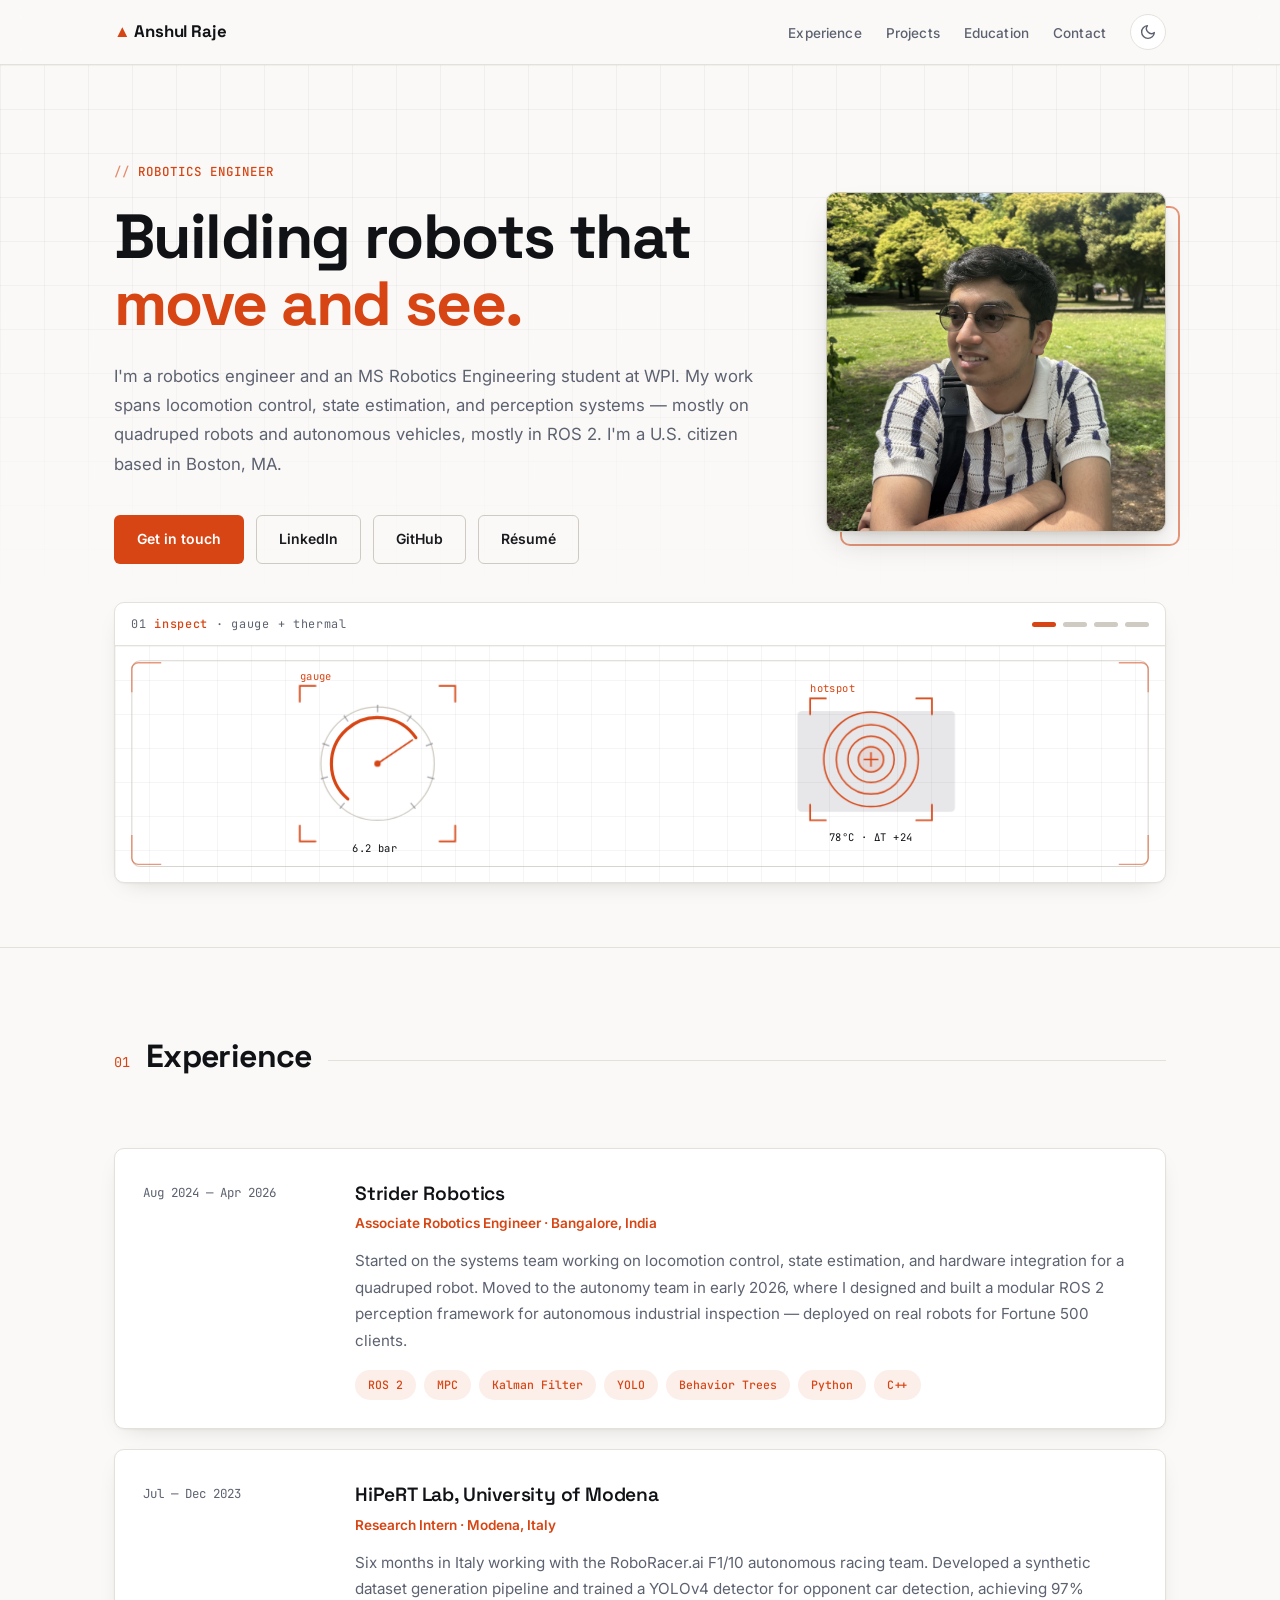
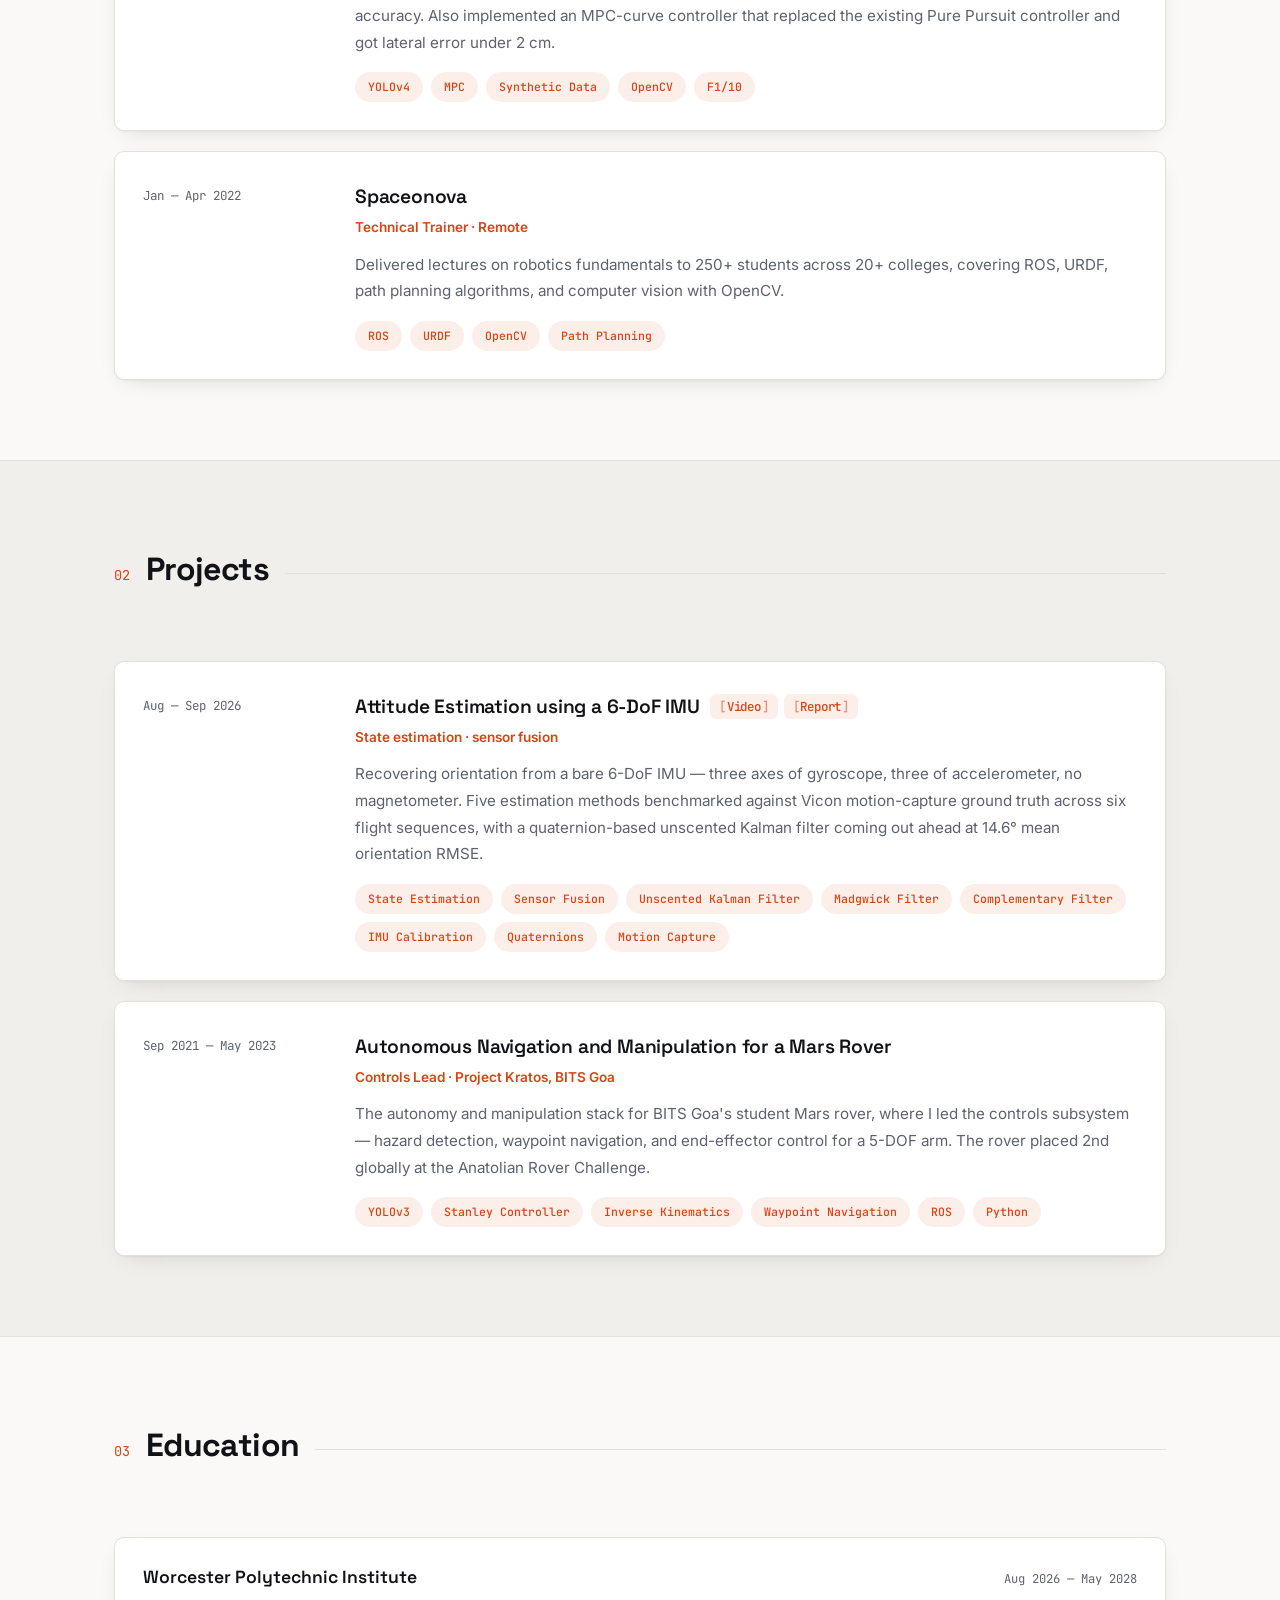
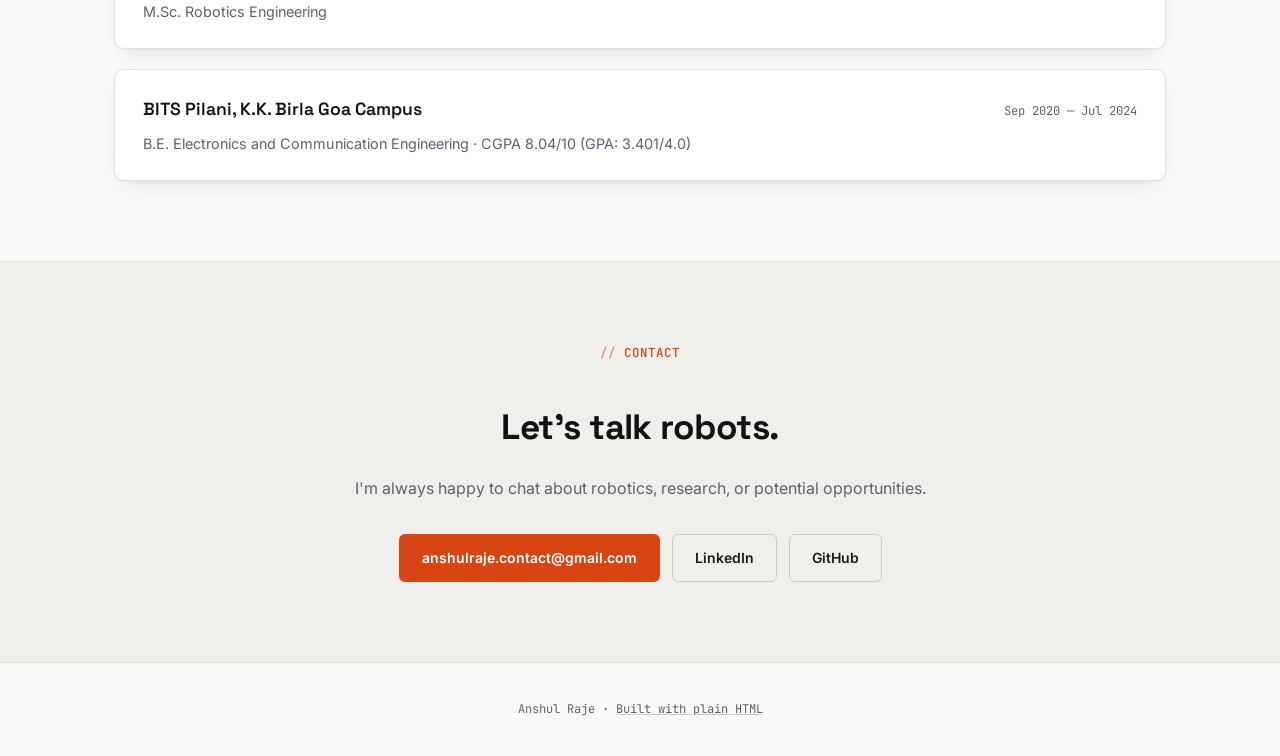
==== index.html @ 554b4460 "updated resume; added attitude estimation project" ====
<!DOCTYPE html>
<html lang="en">

<head>
  <meta charset="UTF-8" />
  <meta name="viewport" content="width=device-width, initial-scale=1.0" />
  <title>Anshul Raje — Robotics Engineer</title>
  <meta name="description" content="Anshul Raje — robotics engineer working on locomotion, state estimation, and perception. MS Robotics Engineering at WPI." />
  <script>
    (function () {
      var t;
      var m = location.search.match(/[?&]theme=(light|dark)/);
      if (m) t = m[1];
      if (!t) { try { t = localStorage.getItem('theme'); } catch (e) { } }
      if (!t) t = window.matchMedia && window.matchMedia('(prefers-color-scheme: light)').matches ? 'light' : 'dark';
      document.documentElement.setAttribute('data-theme', t);
    })();
  </script>
  <link rel="preconnect" href="https://fonts.googleapis.com" />
  <link rel="preconnect" href="https://fonts.gstatic.com" crossorigin />
  <link
    href="https://fonts.googleapis.com/css2?family=Space+Grotesk:wght@500;600;700&family=Inter:wght@400;500;600&family=JetBrains+Mono:wght@400;500&display=swap"
    rel="stylesheet" />
  <link rel="stylesheet" href="css/style.css" />
</head>

<body>

  <!-- NAV -->
  <nav class="site-nav">
    <div class="container">
      <a href="index.html" class="nav-brand"><span class="brand-mark">▲</span> Anshul Raje</a>
      <div class="nav-right">
        <ul class="nav-links">
          <li><a href="#experience">Experience</a></li>
          <li><a href="#projects">Projects</a></li>
          <li><a href="#education">Education</a></li>
          <li><a href="#contact">Contact</a></li>
        </ul>
        <button class="theme-toggle" aria-label="Toggle light / dark theme">
          <svg class="icon-moon" viewBox="0 0 24 24" fill="none" stroke="currentColor" stroke-width="2"
            stroke-linecap="round" stroke-linejoin="round">
            <path d="M21 12.79A9 9 0 1 1 11.21 3 7 7 0 0 0 21 12.79z" />
          </svg>
          <svg class="icon-sun" viewBox="0 0 24 24" fill="none" stroke="currentColor" stroke-width="2"
            stroke-linecap="round" stroke-linejoin="round">
            <circle cx="12" cy="12" r="5" />
            <path d="M12 1v2M12 21v2M4.22 4.22l1.42 1.42M18.36 18.36l1.42 1.42M1 12h2M21 12h2M4.22 19.78l1.42-1.42M18.36 5.64l1.42-1.42" />
          </svg>
        </button>
      </div>
    </div>
  </nav>

  <!-- HERO -->
  <header class="hero">
    <div class="container hero-layout">
      <div class="hero-text">
        <p class="eyebrow">Robotics Engineer</p>
        <h1>Building robots that<br /><span class="accent-word">move and see.</span></h1>
        <p class="hero-intro">
          I'm a robotics engineer and an MS Robotics Engineering student at WPI.
          My work spans locomotion control, state estimation, and perception systems —
          mostly on quadruped robots and autonomous vehicles, mostly in ROS 2.
          I'm a U.S. citizen based in Boston, MA.
        </p>
        <div class="hero-actions">
          <a href="#contact" class="btn btn-solid">Get in touch</a>
          <a href="https://linkedin.com/in/anshulraje" target="_blank" rel="noopener" class="btn btn-outline">LinkedIn</a>
          <a href="https://github.com/anshulraje" target="_blank" rel="noopener" class="btn btn-outline">GitHub</a>
          <a href="assets/resumes/resume-sep-2026.pdf" target="_blank" class="btn btn-outline">Résumé</a>
        </div>
      </div>
      <div class="hero-photo">
        <img src="assets/index/profile-picture.jpg" alt="Anshul Raje" />
      </div>
    </div>
  </header>

  <!-- SIGNATURE — perception-stack animation -->
  <section class="sig-section" aria-hidden="true">
    <div class="container">
      <div class="sig reveal">
        <div class="sig-bar">
          <span class="sig-cap" id="sig-cap"></span>
          <div class="sig-pips" id="sig-pips"></div>
        </div>
        <div class="sig-stage">
          <svg viewBox="0 0 1000 224" preserveAspectRatio="xMidYMid meet">
            <defs>
              <marker id="sig-ar" markerWidth="6" markerHeight="6" refX="5" refY="3" orient="auto">
                <path d="M0 0.5 L5 3 L0 5.5 Z" />
              </marker>
            </defs>
            <rect class="bezel" x="16" y="14" width="968" height="196" rx="8" />
            <path class="vf"
              d="M16 44 V22 A6 6 0 0 1 22 16 H44 M956 16 H978 A6 6 0 0 1 984 22 V44 M984 180 V202 A6 6 0 0 1 978 208 H956 M44 208 H22 A6 6 0 0 1 16 202 V180" />
            <g class="scene" id="sig-s0"></g>
            <g class="scene" id="sig-s1"></g>
            <g class="scene" id="sig-s2"></g>
            <g class="scene" id="sig-s3"></g>
          </svg>
        </div>
      </div>
    </div>
  </section>

  <!-- EXPERIENCE -->
  <section id="experience">
    <div class="container">
      <div class="section-head reveal">
        <span class="section-num">01</span>
        <h2 class="section-title">Experience</h2>
        <span class="section-rule"></span>
      </div>
      <div class="exp-list card-list">

        <a href="strider.html" class="exp-item card-item reveal">
          <div class="exp-when">Aug 2024 — Apr 2026</div>
          <div>
            <div class="exp-org">Strider Robotics</div>
            <p class="exp-role">Associate Robotics Engineer · Bangalore, India</p>
            <p class="exp-desc">
              Started on the systems team working on locomotion control, state estimation,
              and hardware integration for a quadruped robot. Moved to the autonomy team in early 2026,
              where I designed and built a modular ROS 2 perception framework for autonomous industrial
              inspection — deployed on real robots for Fortune 500 clients.
            </p>
            <div class="tags">
              <span class="tag">ROS 2</span>
              <span class="tag">MPC</span>
              <span class="tag">Kalman Filter</span>
              <span class="tag">YOLO</span>
              <span class="tag">Behavior Trees</span>
              <span class="tag">Python</span>
              <span class="tag">C++</span>
            </div>
          </div>
        </a>

        <a href="f110.html" class="exp-item card-item reveal">
          <div class="exp-when">Jul — Dec 2023</div>
          <div>
            <div class="exp-org">HiPeRT Lab, University of Modena</div>
            <p class="exp-role">Research Intern · Modena, Italy</p>
            <p class="exp-desc">
              Six months in Italy working with the RoboRacer.ai F1/10 autonomous racing team.
              Developed a synthetic dataset generation pipeline and trained a YOLOv4 detector
              for opponent car detection, achieving 97% accuracy. Also implemented an MPC-curve
              controller that replaced the existing Pure Pursuit controller and got lateral error
              under 2 cm.
            </p>
            <div class="tags">
              <span class="tag">YOLOv4</span>
              <span class="tag">MPC</span>
              <span class="tag">Synthetic Data</span>
              <span class="tag">OpenCV</span>
              <span class="tag">F1/10</span>
            </div>
          </div>
        </a>

        <div class="exp-item card-item reveal">
          <div class="exp-when">Jan — Apr 2022</div>
          <div>
            <div class="exp-org">Spaceonova</div>
            <p class="exp-role">Technical Trainer · Remote</p>
            <p class="exp-desc">
              Delivered lectures on robotics fundamentals to 250+ students across 20+ colleges,
              covering ROS, URDF, path planning algorithms, and computer vision with OpenCV.
            </p>
            <div class="tags">
              <span class="tag">ROS</span>
              <span class="tag">URDF</span>
              <span class="tag">OpenCV</span>
              <span class="tag">Path Planning</span>
            </div>
          </div>
        </div>

      </div>
    </div>
  </section>

  <!-- PROJECTS -->
  <section id="projects" class="alt">
    <div class="container">
      <div class="section-head reveal">
        <span class="section-num">02</span>
        <h2 class="section-title">Projects</h2>
        <span class="section-rule"></span>
      </div>
      <div class="exp-list card-list">

        <div class="exp-item card-item reveal">
          <div class="exp-when">Aug — Sep 2026</div>
          <div>
            <div class="exp-org">Attitude Estimation using a 6-DoF IMU<span class="org-links"><a
                href="https://youtu.be/cGSoPlDG6GQ" target="_blank" rel="noopener" class="org-link">Video</a><a
                href="assets/attitude/attitude-estimation-report.pdf" target="_blank" rel="noopener"
                class="org-link">Report</a></span></div>
            <p class="exp-role">State estimation · sensor fusion</p>
            <p class="exp-desc">
              Recovering orientation from a bare 6-DoF IMU — three axes of gyroscope, three of
              accelerometer, no magnetometer. Five estimation methods benchmarked against Vicon
              motion-capture ground truth across six flight sequences, with a quaternion-based
              unscented Kalman filter coming out ahead at 14.6° mean orientation RMSE.
            </p>
            <div class="tags">
              <span class="tag">State Estimation</span>
              <span class="tag">Sensor Fusion</span>
              <span class="tag">Unscented Kalman Filter</span>
              <span class="tag">Madgwick Filter</span>
              <span class="tag">Complementary Filter</span>
              <span class="tag">IMU Calibration</span>
              <span class="tag">Quaternions</span>
              <span class="tag">Motion Capture</span>
            </div>
          </div>
        </div>

        <a href="kratos.html" class="exp-item card-item reveal">
          <div class="exp-when">Sep 2021 — May 2023</div>
          <div>
            <div class="exp-org">Autonomous Navigation and Manipulation for a Mars Rover</div>
            <p class="exp-role">Controls Lead · Project Kratos, BITS Goa</p>
            <p class="exp-desc">
              The autonomy and manipulation stack for BITS Goa's student Mars rover, where I led
              the controls subsystem — hazard detection, waypoint navigation, and end-effector
              control for a 5-DOF arm. The rover placed 2nd globally at the Anatolian Rover
              Challenge.
            </p>
            <div class="tags">
              <span class="tag">YOLOv3</span>
              <span class="tag">Stanley Controller</span>
              <span class="tag">Inverse Kinematics</span>
              <span class="tag">Waypoint Navigation</span>
              <span class="tag">ROS</span>
              <span class="tag">Python</span>
            </div>
          </div>
        </a>

      </div>
    </div>
  </section>

  <!-- EDUCATION -->
  <section id="education">
    <div class="container">
      <div class="section-head reveal">
        <span class="section-num">03</span>
        <h2 class="section-title">Education</h2>
        <span class="section-rule"></span>
      </div>
      <div class="edu-list">
        <div class="edu-item reveal">
          <span class="edu-school">Worcester Polytechnic Institute</span>
          <span class="edu-date">Aug 2026 — May 2028</span>
          <span class="edu-degree">M.Sc. Robotics Engineering</span>
        </div>
        <div class="edu-item reveal">
          <span class="edu-school">BITS Pilani, K.K. Birla Goa Campus</span>
          <span class="edu-date">Sep 2020 — Jul 2024</span>
          <span class="edu-degree">B.E. Electronics and Communication Engineering · CGPA 8.04/10 (GPA: 3.401/4.0)</span>
        </div>
      </div>
    </div>
  </section>

  <!-- CONTACT -->
  <section id="contact" class="alt">
    <div class="container">
      <div class="contact-block reveal">
        <p class="eyebrow">Contact</p>
        <h2>Let's talk robots.</h2>
        <p>I'm always happy to chat about robotics, research, or potential opportunities.</p>
        <div class="contact-actions">
          <a href="mailto:anshulraje.contact@gmail.com" class="btn btn-solid">anshulraje.contact@gmail.com</a>
          <a href="https://linkedin.com/in/anshulraje" target="_blank" rel="noopener" class="btn btn-outline">LinkedIn</a>
          <a href="https://github.com/anshulraje" target="_blank" rel="noopener" class="btn btn-outline">GitHub</a>
        </div>
      </div>
    </div>
  </section>

  <!-- FOOTER -->
  <footer>
    <div class="container">
      <p>Anshul Raje · <a href="https://github.com/anshulraje/anshulraje.github.io" target="_blank" rel="noopener">Built
          with plain HTML</a></p>
    </div>
  </footer>

  <script src="js/site.js"></script>
</body>

</html>
---- css/style.css ----
/* ════════════════════════════════════════════
   TOKENS — light is default, dark via [data-theme]
   ════════════════════════════════════════════ */
:root {
  --bg: #faf9f7;
  --bg-alt: #f1efeb;
  --surface: #ffffff;
  --border: #e4e1da;
  --border-strong: #cfcbc2;
  --text: #191b1f;
  --heading: #101216;
  --muted: #5d6270;
  --accent: #d64513;
  --accent-soft: #b93c10;
  --accent-tint: rgba(214, 69, 19, 0.09);
  --shadow: 0 1px 2px rgba(20, 18, 14, 0.04), 0 8px 24px -12px rgba(20, 18, 14, 0.18);
  --shadow-lift: 0 2px 4px rgba(20, 18, 14, 0.05), 0 16px 32px -12px rgba(20, 18, 14, 0.22);
  --nav-bg: rgba(250, 249, 247, 0.82);
  --grid-line: rgba(25, 27, 31, 0.045);
  --radius: 10px;
  --radius-sm: 6px;
  --font-display: 'Space Grotesk', 'Segoe UI', sans-serif;
  --font-body: 'Inter', 'Helvetica Neue', Arial, sans-serif;
  --font-mono: 'JetBrains Mono', 'SFMono-Regular', Consolas, monospace;
}

[data-theme="dark"] {
  --bg: #0e1014;
  --bg-alt: #13161c;
  --surface: #161a21;
  --border: #242a34;
  --border-strong: #333b48;
  --text: #d6dae2;
  --heading: #f2f4f8;
  --muted: #8b93a3;
  --accent: #ff7a45;
  --accent-soft: #ff944d;
  --accent-tint: rgba(255, 122, 69, 0.12);
  --shadow: 0 1px 2px rgba(0, 0, 0, 0.3), 0 8px 24px -12px rgba(0, 0, 0, 0.5);
  --shadow-lift: 0 2px 4px rgba(0, 0, 0, 0.35), 0 16px 32px -12px rgba(0, 0, 0, 0.6);
  --nav-bg: rgba(14, 16, 20, 0.82);
  --grid-line: rgba(242, 244, 248, 0.035);
}

/* ════════ RESET / BASE ════════ */
*, *::before, *::after { box-sizing: border-box; margin: 0; padding: 0; }

html { scroll-behavior: smooth; }

body {
  font-family: var(--font-body);
  font-size: 16px;
  font-weight: 400;
  line-height: 1.75;
  background: var(--bg);
  color: var(--text);
  transition: background 0.3s ease, color 0.3s ease;
  -webkit-font-smoothing: antialiased;
}

img { display: block; max-width: 100%; }

a { color: var(--accent); text-decoration: none; }
a:hover { color: var(--accent-soft); }

::selection { background: var(--accent-tint); color: var(--accent); }

.container { max-width: 1100px; margin: 0 auto; padding: 0 24px; }

/* ════════ NAV ════════ */
.site-nav {
  position: sticky;
  top: 0;
  z-index: 100;
  background: var(--nav-bg);
  backdrop-filter: blur(12px);
  -webkit-backdrop-filter: blur(12px);
  border-bottom: 1px solid var(--border);
}

.site-nav .container {
  display: flex;
  align-items: center;
  justify-content: space-between;
  height: 64px;
}

.nav-brand {
  font-family: var(--font-display);
  font-weight: 700;
  font-size: 1.05rem;
  letter-spacing: -0.01em;
  color: var(--heading);
}
.nav-brand:hover { color: var(--accent); }

.nav-brand .brand-mark { color: var(--accent); }

.nav-right { display: flex; align-items: center; gap: 24px; }

.nav-links {
  display: flex;
  gap: 24px;
  list-style: none;
}

.nav-links a {
  font-size: 0.85rem;
  font-weight: 500;
  color: var(--muted);
  letter-spacing: 0.01em;
  transition: color 0.2s;
}
.nav-links a:hover { color: var(--accent); }

.nav-back {
  font-family: var(--font-mono);
  font-size: 0.78rem;
  color: var(--muted);
  transition: color 0.2s;
}
.nav-back:hover { color: var(--accent); }

@media (max-width: 640px) {
  .nav-links { display: none; }
}

/* Theme toggle */
.theme-toggle {
  position: relative;
  display: flex;
  align-items: center;
  justify-content: center;
  width: 36px;
  height: 36px;
  border-radius: 50%;
  border: 1px solid var(--border);
  background: var(--surface);
  color: var(--muted);
  cursor: pointer;
  transition: border-color 0.2s, color 0.2s, transform 0.2s;
}
.theme-toggle:hover { border-color: var(--accent); color: var(--accent); transform: rotate(15deg); }
.theme-toggle svg {
  position: absolute;
  top: 50%;
  left: 50%;
  width: 17px;
  height: 17px;
  transition: transform 0.5s cubic-bezier(0.3, 0.7, 0.3, 1), opacity 0.35s ease;
}
.theme-toggle .icon-moon { transform: translate(-50%, -50%) rotate(0deg) scale(1); opacity: 1; }
.theme-toggle .icon-sun { transform: translate(-50%, -50%) rotate(-180deg) scale(0.3); opacity: 0; }
[data-theme="dark"] .theme-toggle .icon-moon { transform: translate(-50%, -50%) rotate(180deg) scale(0.3); opacity: 0; }
[data-theme="dark"] .theme-toggle .icon-sun { transform: translate(-50%, -50%) rotate(0deg) scale(1); opacity: 1; }
@media (prefers-reduced-motion: reduce) {
  .theme-toggle svg { transition: opacity 0.2s ease; }
}

/* ════════ HERO (shared) ════════ */
.hero {
  position: relative;
  padding: 96px 0 30px;
  background-image:
    linear-gradient(var(--grid-line) 1px, transparent 1px),
    linear-gradient(90deg, var(--grid-line) 1px, transparent 1px);
  background-size: 44px 44px;
}

.hero::after {
  content: "";
  position: absolute;
  inset: 0;
  background: linear-gradient(180deg, transparent 30%, var(--bg) 100%);
  pointer-events: none;
}

.hero .container { position: relative; z-index: 1; }

.hero-layout {
  display: flex;
  align-items: center;
  gap: 56px;
}

.hero-text { flex: 1; min-width: 0; }

.eyebrow {
  font-family: var(--font-mono);
  font-size: 0.78rem;
  font-weight: 500;
  letter-spacing: 0.08em;
  text-transform: uppercase;
  color: var(--accent);
  margin-bottom: 20px;
}
.eyebrow::before { content: "// "; opacity: 0.6; }

.hero h1 {
  font-family: var(--font-display);
  font-weight: 700;
  font-size: clamp(2.4rem, 6vw, 3.9rem);
  line-height: 1.08;
  letter-spacing: -0.025em;
  color: var(--heading);
  margin-bottom: 24px;
}

.hero h1 .accent-word { color: var(--accent); }

.hero-intro {
  max-width: 640px;
  font-size: 1.05rem;
  color: var(--muted);
  margin-bottom: 36px;
}

.hero-actions { display: flex; flex-wrap: wrap; gap: 12px; }

/* Portrait with offset frame */
.hero-photo {
  flex-shrink: 0;
  width: min(340px, 38%);
  position: relative;
}
.hero-photo::before {
  content: "";
  position: absolute;
  inset: 0;
  transform: translate(14px, 14px);
  border: 2px solid var(--accent);
  border-radius: var(--radius);
  opacity: 0.55;
}
.hero-photo img {
  position: relative;
  width: 100%;
  border-radius: var(--radius);
  border: 1px solid var(--border-strong);
  box-shadow: var(--shadow-lift);
}

@media (max-width: 768px) {
  .hero { padding: 64px 0 20px; }
  .hero-layout { flex-direction: column-reverse; align-items: flex-start; }
  .hero-photo { width: 65%; max-width: 280px; }
}

/* Project-page hero variant */
.hero-meta {
  display: flex;
  flex-wrap: wrap;
  gap: 8px 24px;
  font-family: var(--font-mono);
  font-size: 0.78rem;
  color: var(--muted);
  margin-bottom: 24px;
}
.hero-meta span { display: flex; align-items: center; gap: 6px; }
.hero-meta .meta-key { color: var(--accent); }

.hero-desc {
  max-width: 680px;
  color: var(--muted);
  font-size: 1rem;
}

/* ════════ BUTTONS ════════ */
.btn {
  display: inline-flex;
  align-items: center;
  gap: 8px;
  padding: 11px 22px;
  border-radius: var(--radius-sm);
  font-size: 0.875rem;
  font-weight: 600;
  font-family: var(--font-body);
  transition: all 0.2s;
  cursor: pointer;
}

.btn-solid {
  background: var(--accent);
  color: #fff;
  border: 1px solid transparent;
}
.btn-solid:hover { background: var(--accent-soft); color: #fff; transform: translateY(-1px); box-shadow: var(--shadow); }

.btn-outline {
  border: 1px solid var(--border-strong);
  color: var(--text);
  background: transparent;
}
.btn-outline:hover { border-color: var(--accent); color: var(--accent); transform: translateY(-1px); }

/* ════════ TAGS ════════ */
.tags { display: flex; flex-wrap: wrap; gap: 8px; margin-top: 20px; }

.tag {
  font-family: var(--font-mono);
  font-size: 0.72rem;
  font-weight: 500;
  padding: 4px 12px;
  border-radius: 100px;
  background: var(--accent-tint);
  color: var(--accent);
  border: 1px solid transparent;
}

/* ════════ SECTIONS ════════ */
section { padding: 80px 0; border-bottom: 1px solid var(--border); }
section:last-of-type { border-bottom: none; }
section.alt { background: var(--bg-alt); }

.section-head {
  display: flex;
  align-items: baseline;
  gap: 16px;
  margin-bottom: 48px;
}

.section-num {
  font-family: var(--font-mono);
  font-size: 0.85rem;
  color: var(--accent);
}

.section-title {
  font-family: var(--font-display);
  font-weight: 700;
  font-size: clamp(1.5rem, 3.5vw, 2rem);
  letter-spacing: -0.02em;
  color: var(--heading);
}

.section-rule {
  flex: 1;
  height: 1px;
  background: var(--border);
  transform: translateY(-6px);
}

h2 {
  font-family: var(--font-display);
  font-weight: 700;
  font-size: 1.5rem;
  letter-spacing: -0.015em;
  color: var(--heading);
  margin-bottom: 16px;
}

h3 {
  font-family: var(--font-display);
  font-weight: 600;
  font-size: 1.12rem;
  letter-spacing: -0.01em;
  color: var(--heading);
  margin-bottom: 8px;
}

section p { color: var(--muted); margin-bottom: 16px; }
section p:last-child { margin-bottom: 0; }

section p strong { color: var(--text); font-weight: 600; }

.inline-code {
  font-family: var(--font-mono);
  font-size: 0.85em;
  background: var(--bg-alt);
  border: 1px solid var(--border);
  padding: 1px 7px;
  border-radius: 4px;
  color: var(--text);
}

/* ════════ EXPERIENCE ════════ */
.exp-list { display: flex; flex-direction: column; }

.exp-item {
  display: grid;
  grid-template-columns: 180px 1fr;
  gap: 32px;
  padding: 32px 0;
}
.exp-item + .exp-item { border-top: 1px solid var(--border); }

/* Clickable experience entries (link to a project page) */
a.exp-item { color: var(--text); }
a.exp-item:hover { color: var(--text); }
a.exp-item .exp-org::after {
  content: " →";
  color: var(--accent);
  opacity: 0;
  transition: opacity 0.2s;
}
a.exp-item:hover .exp-org { color: var(--accent); }
a.exp-item:hover .exp-org::after { opacity: 1; }

.exp-when {
  font-family: var(--font-mono);
  font-size: 0.78rem;
  color: var(--muted);
  padding-top: 5px;
}

.exp-org {
  font-family: var(--font-display);
  font-weight: 600;
  font-size: 1.2rem;
  letter-spacing: -0.01em;
  color: var(--heading);
}

.exp-role {
  font-size: 0.85rem;
  font-weight: 600;
  color: var(--accent);
  margin: 2px 0 12px;
}

.exp-desc { font-size: 0.95rem; color: var(--muted); }

.exp-item .tags { margin-top: 16px; }

@media (max-width: 640px) {
  .exp-item { grid-template-columns: 1fr; gap: 8px; padding: 28px 0; }
}

/* ════════ CARD ROWS ════════ */
/* .exp-item row layout wrapped in card chrome — used by Experience and Projects. */
.card-list { gap: 20px; }

.card-item {
  position: relative;
  padding: 28px;
  background: var(--surface);
  border: 1px solid var(--border);
  border-radius: var(--radius);
  box-shadow: var(--shadow);
  overflow: hidden;
  transition: border-color 0.2s, transform 0.2s, box-shadow 0.2s;
}
.card-item::before {
  content: "";
  position: absolute;
  top: 0; left: 0; right: 0;
  height: 3px;
  background: var(--accent);
  transform: scaleX(0);
  transform-origin: left;
  transition: transform 0.25s ease;
}

/* Lift only on entries that actually go somewhere. */
a.card-item:hover {
  border-color: var(--accent);
  transform: translateY(-4px);
  box-shadow: var(--shadow-lift);
}
a.card-item:hover::before { transform: scaleX(1); }

@media (prefers-reduced-motion: reduce) {
  .card-item, .card-item::before { transition: none; }
  a.card-item:hover { transform: none; }
}

/* Outbound links sitting on the title line — [Video] [Report], as on the résumé. */
.org-links { display: inline; margin-left: 10px; white-space: nowrap; }

.org-link {
  font-family: var(--font-mono);
  font-size: 0.78rem;
  font-weight: 500;
  color: var(--accent);
  background: var(--accent-tint);
  border: 1px solid transparent;
  border-radius: 6px;
  padding: 3px 8px;
  margin-right: 6px;
  vertical-align: 2px;
  transition: background 0.2s, border-color 0.2s, color 0.2s;
}
.org-link::before { content: "["; opacity: 0.55; margin-right: 1px; }
.org-link::after { content: "]"; opacity: 0.55; margin-left: 1px; }
.org-link:hover {
  background: var(--accent);
  border-color: var(--accent);
  color: #fff;
}
.org-link:hover::before, .org-link:hover::after { opacity: 0.75; }

@media (prefers-reduced-motion: reduce) { .org-link { transition: none; } }

/* ════════ EDUCATION ════════ */
.edu-list { display: flex; flex-direction: column; gap: 20px; }

.edu-item {
  display: flex;
  align-items: baseline;
  justify-content: space-between;
  flex-wrap: wrap;
  gap: 6px 20px;
  background: var(--surface);
  border: 1px solid var(--border);
  border-radius: var(--radius);
  padding: 24px 28px;
  box-shadow: var(--shadow);
}

.edu-school {
  font-family: var(--font-display);
  font-weight: 600;
  font-size: 1.1rem;
  color: var(--heading);
}

.edu-degree { font-size: 0.9rem; color: var(--muted); width: 100%; }

.edu-date {
  font-family: var(--font-mono);
  font-size: 0.76rem;
  color: var(--muted);
  white-space: nowrap;
}

/* ════════ CONTACT ════════ */
.contact-block { text-align: center; max-width: 620px; margin: 0 auto; }
.contact-block h2 { font-size: clamp(1.6rem, 4vw, 2.2rem); }
.contact-block p { margin-bottom: 32px; }
.contact-actions { display: flex; flex-wrap: wrap; gap: 12px; justify-content: center; }

/* ════════ FOOTER ════════ */
footer {
  padding: 36px 0;
  border-top: 1px solid var(--border);
  text-align: center;
  font-family: var(--font-mono);
  font-size: 0.75rem;
  color: var(--muted);
}
footer a { color: var(--muted); text-decoration: underline; text-decoration-color: var(--border-strong); }
footer a:hover { color: var(--accent); }

/* ════════ COMPETITION RESULTS ════════ */
.comp-list { display: grid; grid-template-columns: repeat(3, 1fr); gap: 20px; }
@media (max-width: 820px) { .comp-list { grid-template-columns: 1fr; } }

.comp-item {
  background: var(--surface);
  border: 1px solid var(--border);
  border-radius: var(--radius);
  padding: 28px;
  box-shadow: var(--shadow);
}

.comp-rank {
  font-family: var(--font-display);
  font-weight: 700;
  font-size: 2rem;
  line-height: 1;
  color: var(--accent);
  margin-bottom: 14px;
}

.comp-name { font-weight: 600; color: var(--heading); margin-bottom: 6px; font-size: 0.98rem; }
.comp-detail { font-size: 0.87rem; color: var(--muted); margin: 0; }

/* ════════ TECH LIST ════════ */
.tech-list { display: flex; flex-direction: column; gap: 36px; }

.tech-item {
  padding-left: 24px;
  border-left: 2px solid var(--border);
  transition: border-color 0.3s;
}
.tech-item:hover { border-left-color: var(--accent); }

/* ════════ VIDEO CARDS ════════ */
.video-grid { display: grid; grid-template-columns: repeat(2, 1fr); gap: 20px; }
@media (max-width: 640px) { .video-grid { grid-template-columns: 1fr; } }

.video-card {
  display: flex;
  flex-direction: column;
  border: 1px solid var(--border);
  border-radius: var(--radius);
  overflow: hidden;
  background: var(--surface);
  color: var(--text);
  box-shadow: var(--shadow);
  transition: border-color 0.2s, transform 0.2s, box-shadow 0.2s;
}
.video-card:hover {
  border-color: var(--accent);
  transform: translateY(-3px);
  box-shadow: var(--shadow-lift);
  color: var(--text);
}

.video-thumb { position: relative; aspect-ratio: 16 / 9; overflow: hidden; background: var(--bg-alt); }
.video-thumb img { width: 100%; height: 100%; object-fit: cover; transition: transform 0.3s; }
.video-card:hover .video-thumb img { transform: scale(1.04); }

.video-play {
  position: absolute;
  inset: 0;
  display: flex;
  align-items: center;
  justify-content: center;
  background: rgba(0, 0, 0, 0.28);
  transition: background 0.2s;
}
.video-card:hover .video-play { background: rgba(0, 0, 0, 0.42); }

.video-play-btn {
  width: 42px;
  height: 42px;
  border-radius: 50%;
  background: rgba(255, 255, 255, 0.94);
  display: flex;
  align-items: center;
  justify-content: center;
  font-size: 0.8rem;
  padding-left: 3px;
  color: #111;
}

.video-info { padding: 14px 16px; }
.video-info-title { font-size: 0.86rem; font-weight: 600; color: var(--heading); line-height: 1.4; }
.video-info-sub { font-family: var(--font-mono); font-size: 0.68rem; color: var(--muted); margin-top: 3px; }

/* ════════ MEDIA COLLAGE ════════ */
.media-collage { columns: 2 320px; column-gap: 20px; }
.media-collage > * { break-inside: avoid; margin-bottom: 20px; }

.media-photo {
  width: 100%;
  border-radius: var(--radius);
  border: 1px solid var(--border);
  box-shadow: var(--shadow);
  transition: border-color 0.2s, transform 0.2s;
}
.media-photo:hover { border-color: var(--accent); transform: translateY(-3px); }

/* ════════ SKILL / LEADERSHIP LIST ════════ */
.skill-list { display: flex; flex-direction: column; gap: 24px; max-width: 820px; }

.skill-item { display: flex; gap: 18px; }

.skill-marker {
  font-family: var(--font-mono);
  font-size: 0.8rem;
  color: var(--accent);
  padding-top: 4px;
  flex-shrink: 0;
}

.skill-item p { margin: 0; font-size: 0.95rem; }

/* ════════ PHASE TIMELINE ════════ */
.phase-list { display: flex; flex-direction: column; }

.phase-item { display: flex; gap: 28px; }

.phase-rail { display: flex; flex-direction: column; align-items: center; width: 20px; flex-shrink: 0; }

.phase-dot {
  width: 12px;
  height: 12px;
  border-radius: 50%;
  background: var(--accent);
  box-shadow: 0 0 0 4px var(--accent-tint);
  margin-top: 7px;
  flex-shrink: 0;
}

.phase-line { width: 2px; flex: 1; background: var(--border); margin-top: 8px; }
.phase-item:last-child .phase-line { display: none; }

.phase-body { flex: 1; padding-bottom: 48px; }
.phase-item:last-child .phase-body { padding-bottom: 0; }

.phase-period {
  font-family: var(--font-mono);
  font-size: 0.74rem;
  letter-spacing: 0.06em;
  text-transform: uppercase;
  color: var(--accent);
  margin-bottom: 8px;
}

/* ════════ STAT CARDS ════════ */
.stat-row { display: grid; grid-template-columns: repeat(4, 1fr); gap: 16px; margin: 28px 0; }
@media (max-width: 760px) { .stat-row { grid-template-columns: repeat(2, 1fr); } }

.stat-card {
  background: var(--surface);
  border: 1px solid var(--border);
  border-radius: var(--radius);
  padding: 22px 24px;
  box-shadow: var(--shadow);
}

.stat-value {
  font-family: var(--font-display);
  font-weight: 700;
  font-size: 1.9rem;
  letter-spacing: -0.02em;
  color: var(--accent);
  line-height: 1.1;
  margin-bottom: 4px;
}

.stat-label { font-size: 0.8rem; color: var(--muted); }

/* ════════ ARCHITECTURE CARD ════════ */
.arch-card {
  background: var(--surface);
  border: 1px solid var(--border);
  border-radius: var(--radius);
  padding: 32px;
  margin-top: 28px;
  box-shadow: var(--shadow);
}

.layer-list { display: flex; flex-direction: column; gap: 10px; margin-top: 20px; }

.layer-row {
  display: flex;
  align-items: center;
  gap: 18px;
  background: var(--bg-alt);
  border: 1px solid var(--border);
  border-radius: var(--radius-sm);
  padding: 14px 18px;
  transition: border-color 0.2s;
}
.layer-row:hover { border-color: var(--accent); }

.layer-num {
  font-family: var(--font-mono);
  font-size: 0.95rem;
  font-weight: 500;
  color: var(--accent);
  min-width: 28px;
}

.layer-name { font-weight: 600; font-size: 0.9rem; color: var(--heading); }
.layer-desc { font-size: 0.82rem; color: var(--muted); }

/* ════════ MEDIA GRIDS (f110) ════════ */
.media-grid { display: grid; grid-template-columns: 1fr 1fr; gap: 14px; margin: 24px 0; }
@media (max-width: 520px) { .media-grid { grid-template-columns: 1fr; } }

.media-grid-3 { display: grid; grid-template-columns: repeat(3, 1fr); gap: 14px; margin: 24px 0; }
@media (max-width: 520px) { .media-grid-3 { grid-template-columns: repeat(2, 1fr); } }

.media-img {
  width: 100%;
  border-radius: var(--radius-sm);
  border: 1px solid var(--border);
  object-fit: cover;
  box-shadow: var(--shadow);
}

/* ════════ THESIS / DOWNLOAD CARD ════════ */
.thesis-card {
  display: flex;
  align-items: center;
  gap: 22px;
  background: var(--surface);
  border: 1px solid var(--border);
  border-radius: var(--radius);
  padding: 26px 30px;
  color: var(--text);
  margin-top: 28px;
  box-shadow: var(--shadow);
  transition: border-color 0.2s, transform 0.2s, box-shadow 0.2s;
}
.thesis-card:hover {
  border-color: var(--accent);
  transform: translateY(-2px);
  box-shadow: var(--shadow-lift);
  color: var(--text);
}

.thesis-icon { font-size: 2rem; flex-shrink: 0; }
.thesis-title { font-weight: 600; font-size: 0.98rem; color: var(--heading); margin-bottom: 4px; }
.thesis-sub { font-family: var(--font-mono); font-size: 0.74rem; color: var(--muted); margin: 0; }
.thesis-link { font-size: 0.82rem; font-weight: 600; color: var(--accent); margin: 8px 0 0; }

/* ════════ NOTE STRIP ════════ */
.note-strip {
  background: var(--bg-alt);
  border: 1px dashed var(--border-strong);
  border-radius: var(--radius);
  padding: 20px 26px;
  font-size: 0.9rem;
  color: var(--muted);
}
.note-strip .note-label {
  font-family: var(--font-mono);
  font-size: 0.7rem;
  letter-spacing: 0.08em;
  text-transform: uppercase;
  color: var(--accent);
  display: block;
  margin-bottom: 6px;
}

/* ════════ ENTRANCE ANIMATION ════════ */
@keyframes fadeUp {
  from { opacity: 0; transform: translateY(16px); }
  to { opacity: 1; transform: translateY(0); }
}

.hero-text, .hero-photo, .reveal {
  animation: fadeUp 0.55s ease backwards;
}
.hero-photo { animation-delay: 0.1s; }
.reveal { animation-delay: 0.15s; }

@media (prefers-reduced-motion: reduce) {
  .hero-text, .hero-photo, .reveal { animation: none; }
  html { scroll-behavior: auto; }
}

/* ════════ SIGNATURE — perception-stack animation ════════ */
.sig-section { padding: 8px 0 64px; border-bottom: 1px solid var(--border); }

.sig {
  border: 1px solid var(--border);
  border-radius: var(--radius);
  background: var(--surface);
  overflow: hidden;
  box-shadow: var(--shadow);
}
.sig-bar {
  display: flex; align-items: center; justify-content: space-between;
  padding: 11px 16px; border-bottom: 1px solid var(--border);
}
.sig-cap { font-family: var(--font-mono); font-size: 0.74rem; letter-spacing: 0.06em; color: var(--muted); }
.sig-cap b { color: var(--accent); font-weight: 500; }
.sig-pips { display: flex; gap: 7px; }
.sig-pip {
  width: 24px; height: 5px; border-radius: 3px; border: none; padding: 0;
  background: var(--border-strong); cursor: pointer; transition: background 0.25s;
}
.sig-pip.on { background: var(--accent); }
.sig-pip:hover { background: var(--accent-soft); }
.sig-stage {
  background-image:
    linear-gradient(var(--grid-line) 1px, transparent 1px),
    linear-gradient(90deg, var(--grid-line) 1px, transparent 1px);
  background-size: 34px 34px;
}
.sig-stage svg { display: block; width: 100%; height: auto; }

.sig text { font-family: var(--font-mono); font-size: 10px; letter-spacing: 0.04em; fill: var(--muted); }
.sig .t-acc { fill: var(--accent); }
.sig .t-head { fill: var(--heading); }
.sig .bezel { stroke: var(--border-strong); stroke-width: 1; fill: none; opacity: 0.8; }
.sig .vf { stroke: var(--accent); stroke-width: 1.3; fill: none; opacity: 0.55; }

.sig .scene { opacity: 0; transition: opacity 0.5s ease; }
.sig .scene.active { opacity: 1; }

.sig .pop { opacity: 0; transform: scale(0.9); transform-box: fill-box; transform-origin: center; }
.sig .fadein { opacity: 0; }
.sig .bloom { opacity: 0; transform: scale(0.3); transform-box: fill-box; transform-origin: center; }
.sig .grow { transform: scaleX(0); transform-box: fill-box; transform-origin: left center; }

.sig .scene.run .pop { animation: sig-pop 0.42s cubic-bezier(0.2, 0.7, 0.3, 1) both; }
.sig .scene.run .fadein { animation: sig-fadein 0.5s ease both; }
.sig .scene.run .bloom { animation: sig-bloom 0.5s cubic-bezier(0.2, 0.7, 0.3, 1) both; }
.sig .scene.run .draw { animation: sig-draw 0.9s cubic-bezier(0.5, 0, 0.3, 1) both; }
.sig .scene.run .grow { animation: sig-grow 0.55s cubic-bezier(0.3, 0.7, 0.3, 1) both; }
@keyframes sig-pop { to { opacity: 1; transform: scale(1); } }
@keyframes sig-fadein { to { opacity: 1; } }
@keyframes sig-bloom { to { opacity: 1; transform: scale(1); } }
@keyframes sig-draw { to { stroke-dashoffset: 0; } }
@keyframes sig-grow { to { transform: scaleX(1); } }

.sig .needle { transform-box: view-box; transform-origin: 250px 112px; transform: rotate(0deg); }
.sig .scene.run .needle { animation: sig-needle 1s cubic-bezier(0.4, 0, 0.2, 1) 0.7s both; }
@keyframes sig-needle { from { transform: rotate(0deg); } to { transform: rotate(196deg); } }

.sig .scene.run .npulse { animation: sig-nflash 1s ease both; }
@keyframes sig-nflash {
  0% { fill: var(--surface); stroke: var(--muted); }
  45% { fill: var(--accent-tint); stroke: var(--accent); }
  100% { fill: var(--surface); stroke: var(--muted); }
}

.sig .dial { stroke: var(--border-strong); stroke-width: 1.2; fill: none; }
.sig .tick { stroke: var(--muted); stroke-width: 1.2; opacity: 0.55; }
.sig .arc-val { stroke: var(--accent); stroke-width: 3; fill: none; stroke-linecap: round; }
.sig .needle-l { stroke: var(--accent); stroke-width: 1.6; stroke-linecap: round; }
.sig .hub { fill: var(--accent); }
.sig .box { stroke: var(--accent); stroke-width: 1.6; fill: none; stroke-linecap: round; }
.sig .obj { fill: var(--muted); opacity: 0.15; }
.sig .ring { stroke: var(--accent); fill: none; }
.sig .ring-fill { fill: var(--accent-tint); stroke: none; }
.sig .cross { stroke: var(--accent); stroke-width: 1.4; }

.sig .edge { stroke: var(--muted); stroke-width: 1; opacity: 0.25; fill: none; }
.sig marker path { fill: var(--muted); }
.sig .neuron { fill: var(--surface); stroke: var(--muted); stroke-width: 1.4; }
.sig .neuron.win { fill: var(--accent-tint); stroke: var(--accent); }
.sig .lyr-cap { fill: var(--muted); }
.sig .in-tile { fill: var(--surface); stroke: var(--border-strong); stroke-width: 1.3; }
.sig .in-sun { fill: var(--muted); opacity: 0.6; }
.sig .in-mark { fill: none; stroke: var(--muted); stroke-width: 1.4; opacity: 0.7; }

.sig .axis { stroke: var(--border-strong); stroke-width: 1; opacity: 0.5; }
.sig .truth { stroke: var(--muted); stroke-width: 1.3; fill: none; stroke-dasharray: 3 5; opacity: 0.6; }
.sig .band-u { fill: var(--accent-tint); stroke: none; }
.sig .meas { fill: var(--muted); opacity: 0.5; }
.sig .est { stroke: var(--accent); stroke-width: 2.2; fill: none; stroke-linecap: round; stroke-linejoin: round; }

.sig .ref { stroke: var(--muted); stroke-width: 1; stroke-dasharray: 3 5; fill: none; opacity: 0.6; }
.sig .stepin { stroke: var(--muted); stroke-width: 1.4; fill: none; stroke-linejoin: round; }
.sig .flow { stroke: var(--muted); stroke-width: 1; opacity: 0.55; fill: none; }
.sig .mot { stroke: var(--border-strong); stroke-width: 1.2; fill: var(--surface); }
.sig .mot-hub { fill: var(--accent); }
.sig .mot-arm { stroke: var(--accent); stroke-width: 1.6; stroke-linecap: round; }
.sig .rot { transform-box: view-box; transform-origin: 196px 76px; }
.sig .scene.run .rot { animation: sig-spin 1.6s cubic-bezier(0.45, 0, 0.3, 1) 0.7s both; }
@keyframes sig-spin { from { transform: rotate(0deg); } to { transform: rotate(300deg); } }
.sig .naive { stroke: var(--muted); stroke-width: 1.5; stroke-dasharray: 6 4; fill: none; }
.sig .fit { stroke: var(--accent); stroke-width: 2.2; fill: none; stroke-linecap: round; stroke-linejoin: round; }
.sig .pchk { fill: var(--accent); }
.sig .scene.run .dimout { animation: sig-dim 0.7s ease both; }
@keyframes sig-dim { to { opacity: 0.16; } }

@media (max-width: 640px) {
  .sig-cap { font-size: 0.66rem; }
}

@media (prefers-reduced-motion: reduce) {
  .sig .scene, .sig-pip { transition: none; }
  .sig .pop, .sig .fadein, .sig .bloom { opacity: 1 !important; transform: none !important; animation: none !important; }
  .sig .draw { stroke-dashoffset: 0 !important; animation: none !important; }
  .sig .grow { transform: scaleX(1) !important; animation: none !important; }
  .sig .needle { transform: rotate(196deg) !important; animation: none !important; }
  .sig .npulse { animation: none !important; }
  .sig .rot { animation: none !important; }
  .sig .scene.run .dimout { animation: none !important; opacity: 0.16; }
}
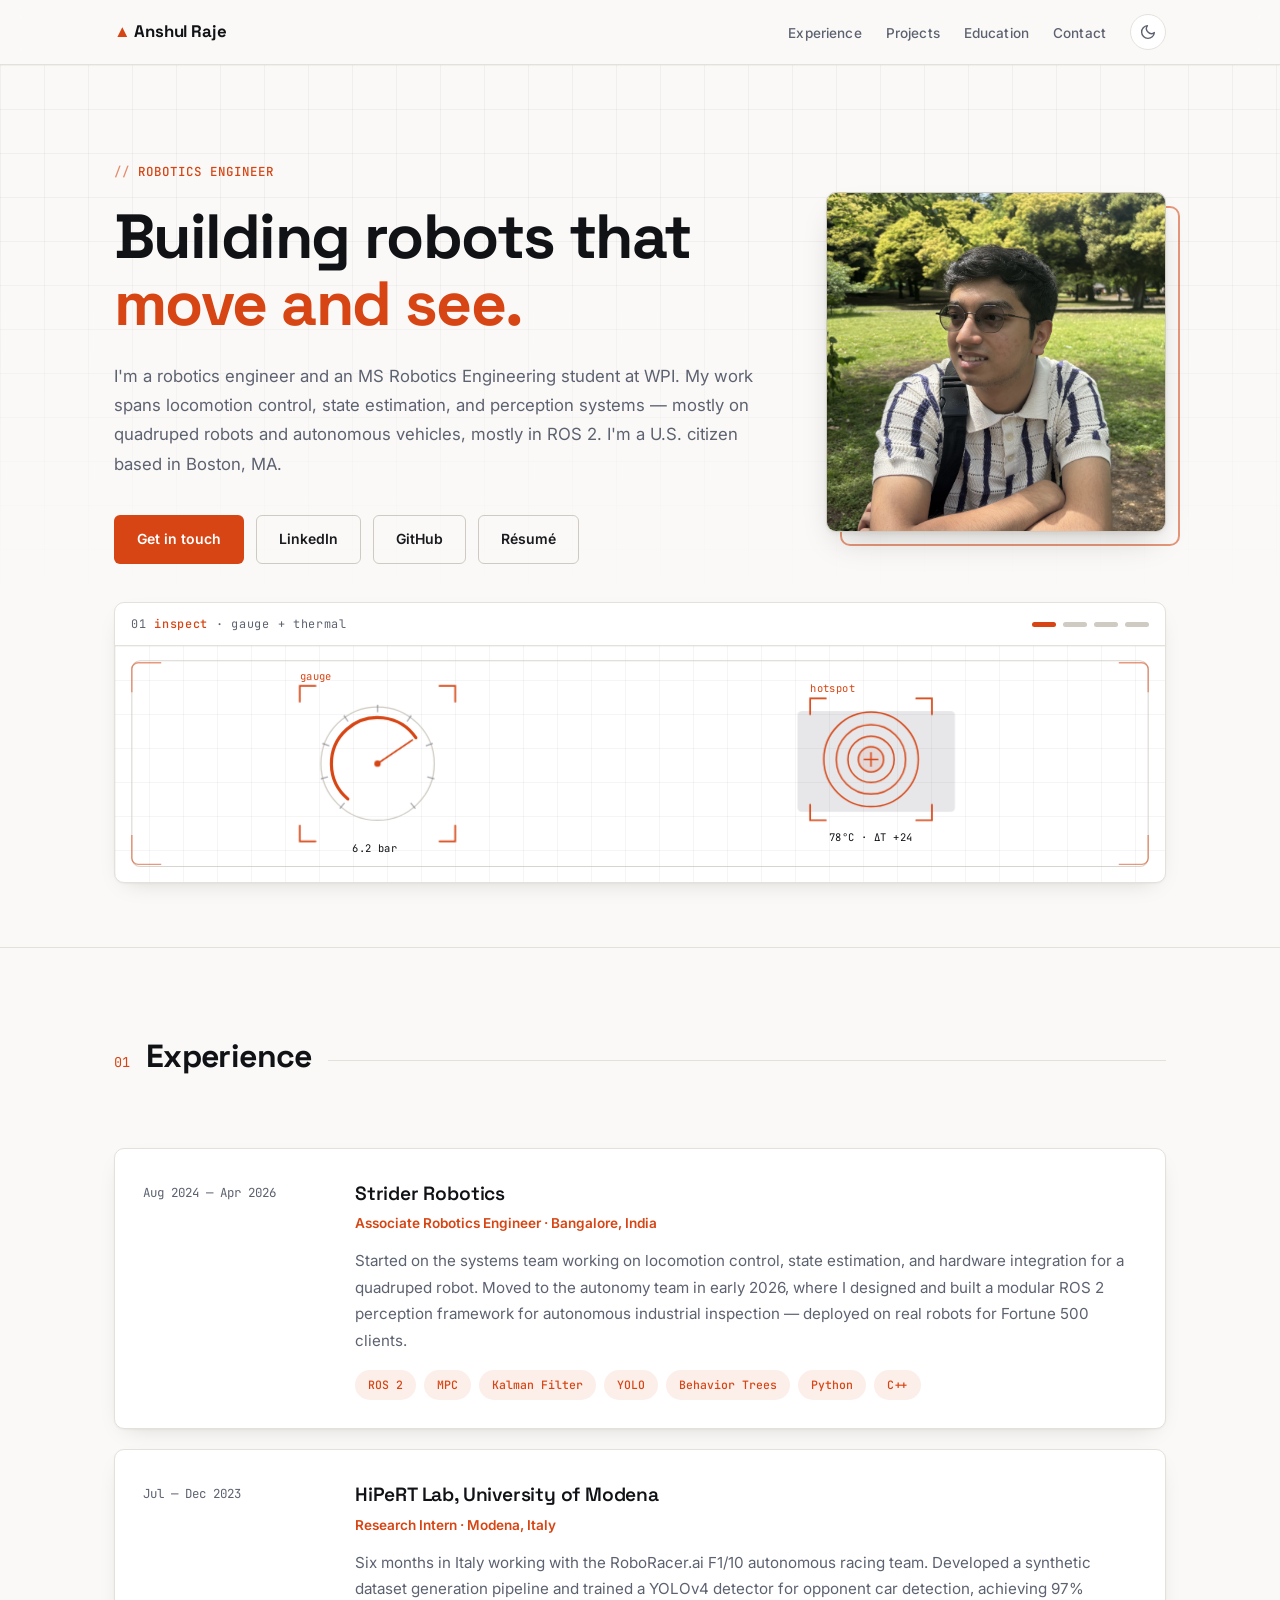
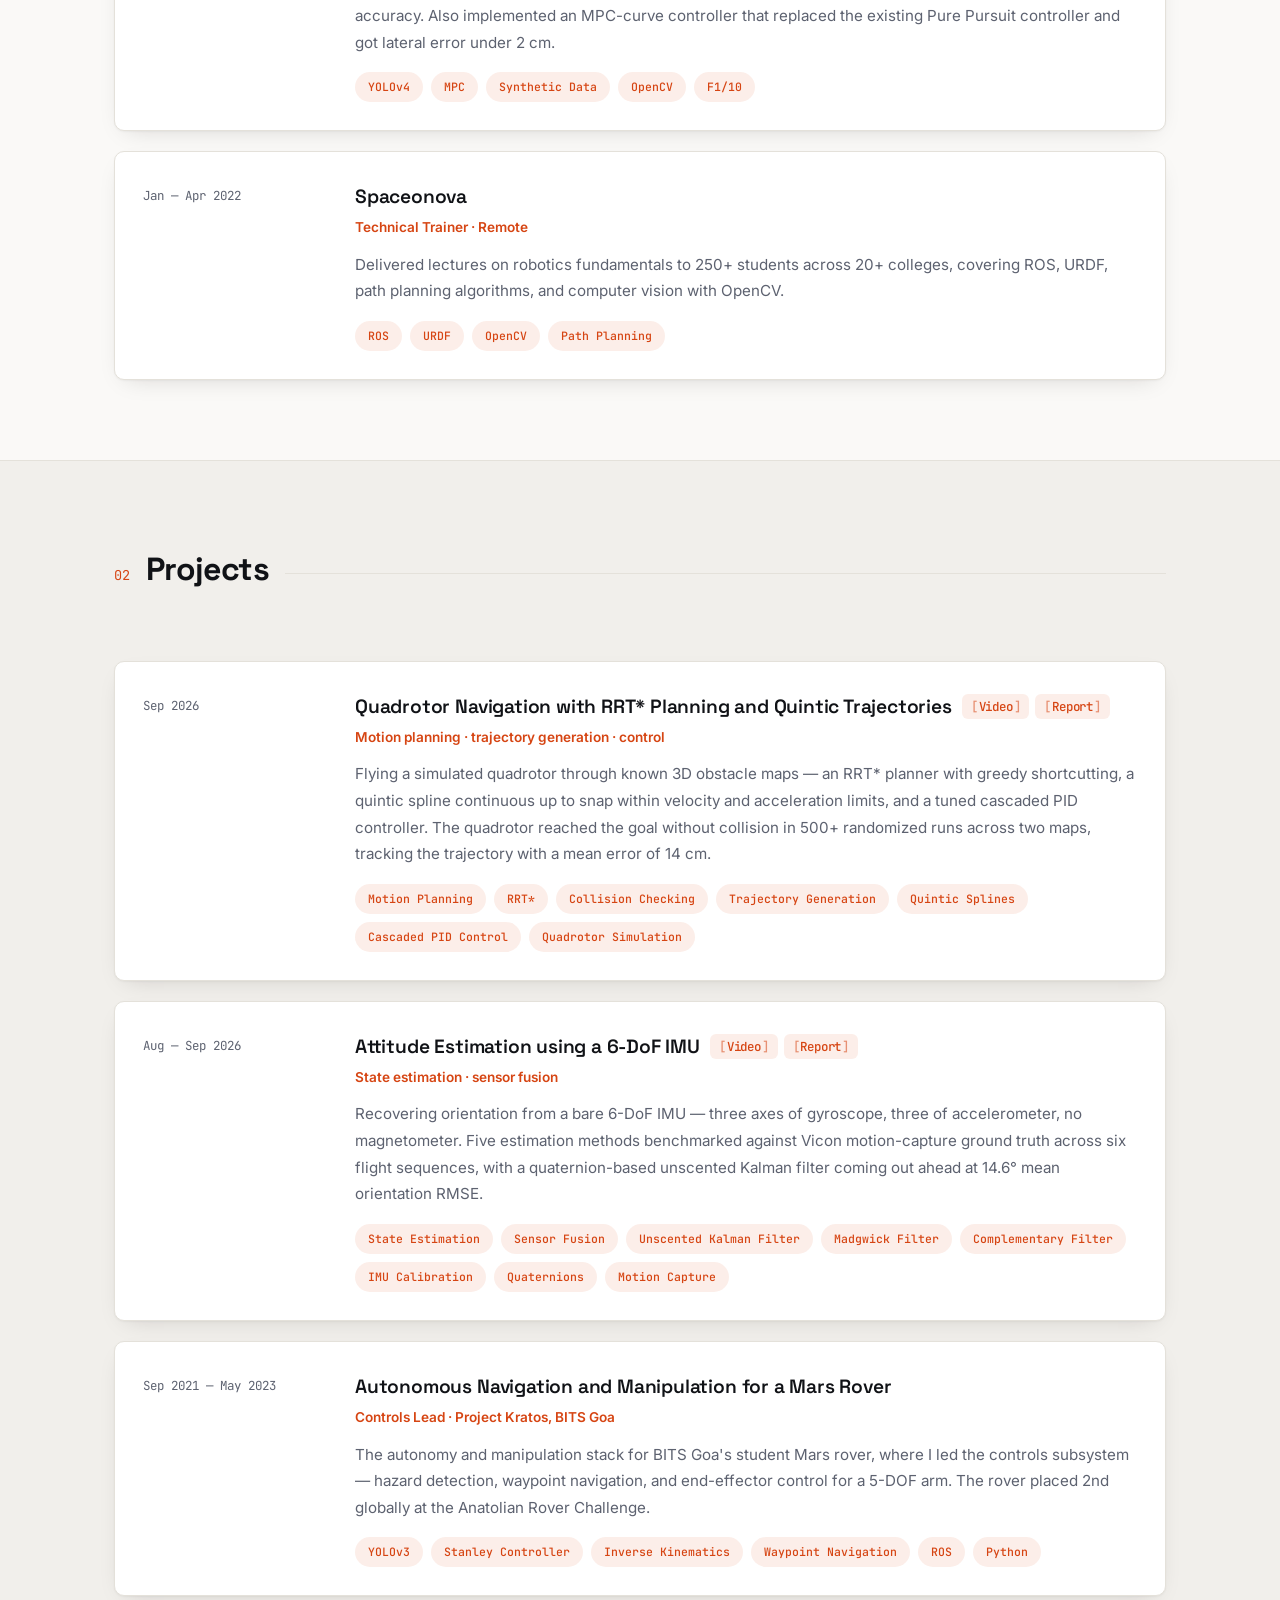
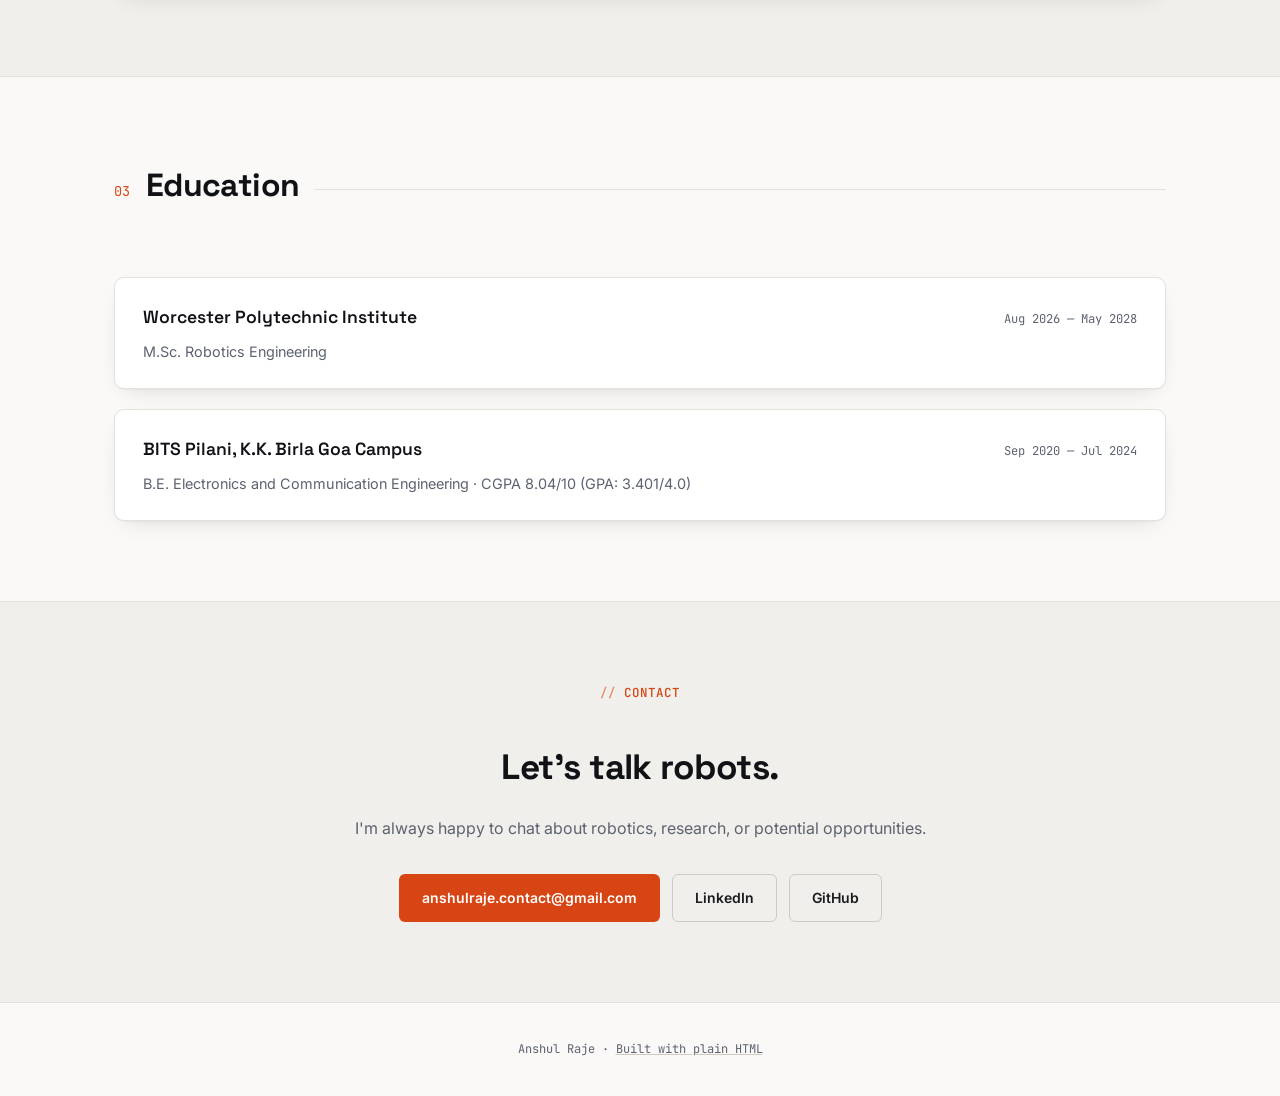
==== commit 08c38b34: "update: added new quadrotor project" ====
--- a/index.html
+++ b/index.html
@@ -193,6 +193,33 @@
       <div class="exp-list card-list">
 
         <div class="exp-item card-item reveal">
+          <div class="exp-when">Sep 2026</div>
+          <div>
+            <div class="exp-org">Quadrotor Navigation with RRT* Planning and Quintic Trajectories<span class="org-links"><a
+                href="https://youtu.be/hqVfIPhGR0c" target="_blank" rel="noopener" class="org-link">Video</a><a
+                href="assets/quadrotor/quadrotor-navigation-report.pdf" target="_blank" rel="noopener"
+                class="org-link">Report</a></span></div>
+            <p class="exp-role">Motion planning · trajectory generation · control</p>
+            <p class="exp-desc">
+              Flying a simulated quadrotor through known 3D obstacle maps — an RRT* planner with
+              greedy shortcutting, a quintic spline continuous up to snap within velocity and
+              acceleration limits, and a tuned cascaded PID controller. The quadrotor reached the
+              goal without collision in 500+ randomized runs across two maps, tracking the
+              trajectory with a mean error of 14 cm.
+            </p>
+            <div class="tags">
+              <span class="tag">Motion Planning</span>
+              <span class="tag">RRT*</span>
+              <span class="tag">Collision Checking</span>
+              <span class="tag">Trajectory Generation</span>
+              <span class="tag">Quintic Splines</span>
+              <span class="tag">Cascaded PID Control</span>
+              <span class="tag">Quadrotor Simulation</span>
+            </div>
+          </div>
+        </div>
+
+        <div class="exp-item card-item reveal">
           <div class="exp-when">Aug — Sep 2026</div>
           <div>
             <div class="exp-org">Attitude Estimation using a 6-DoF IMU<span class="org-links"><a
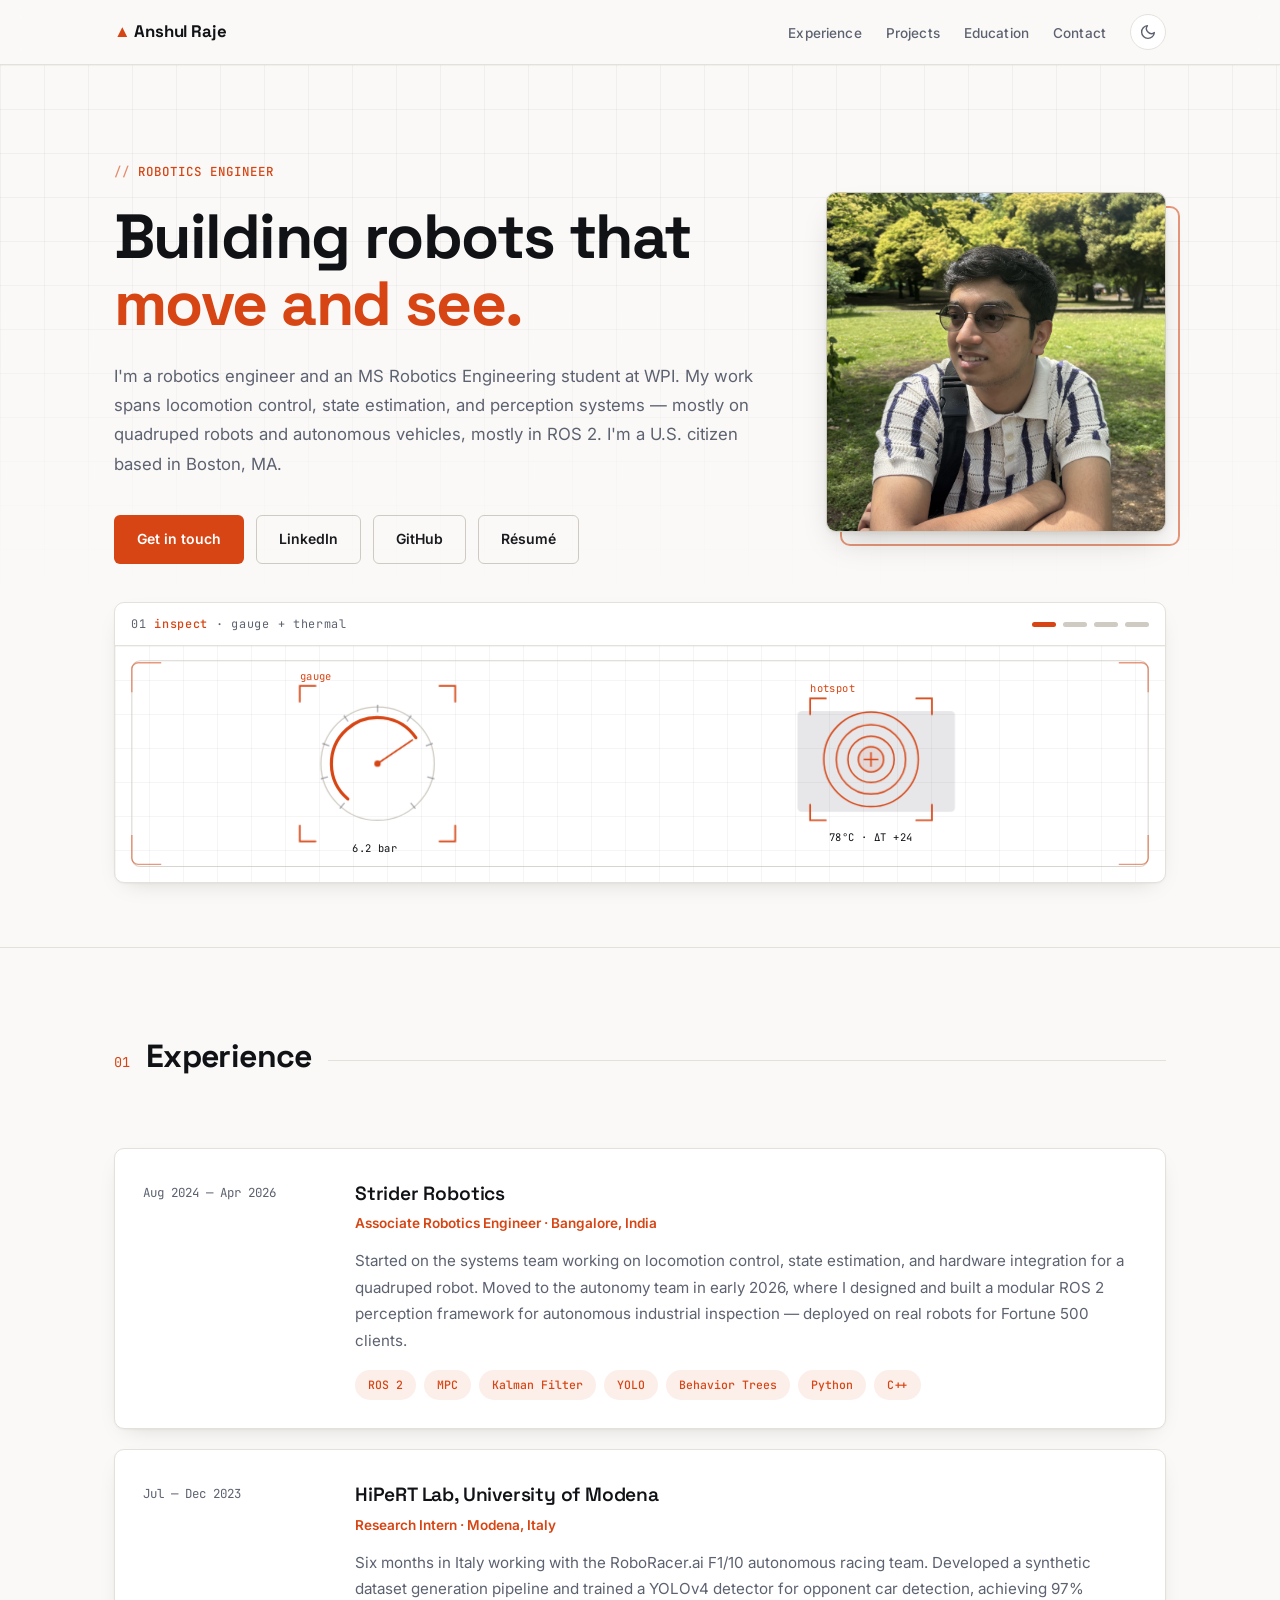
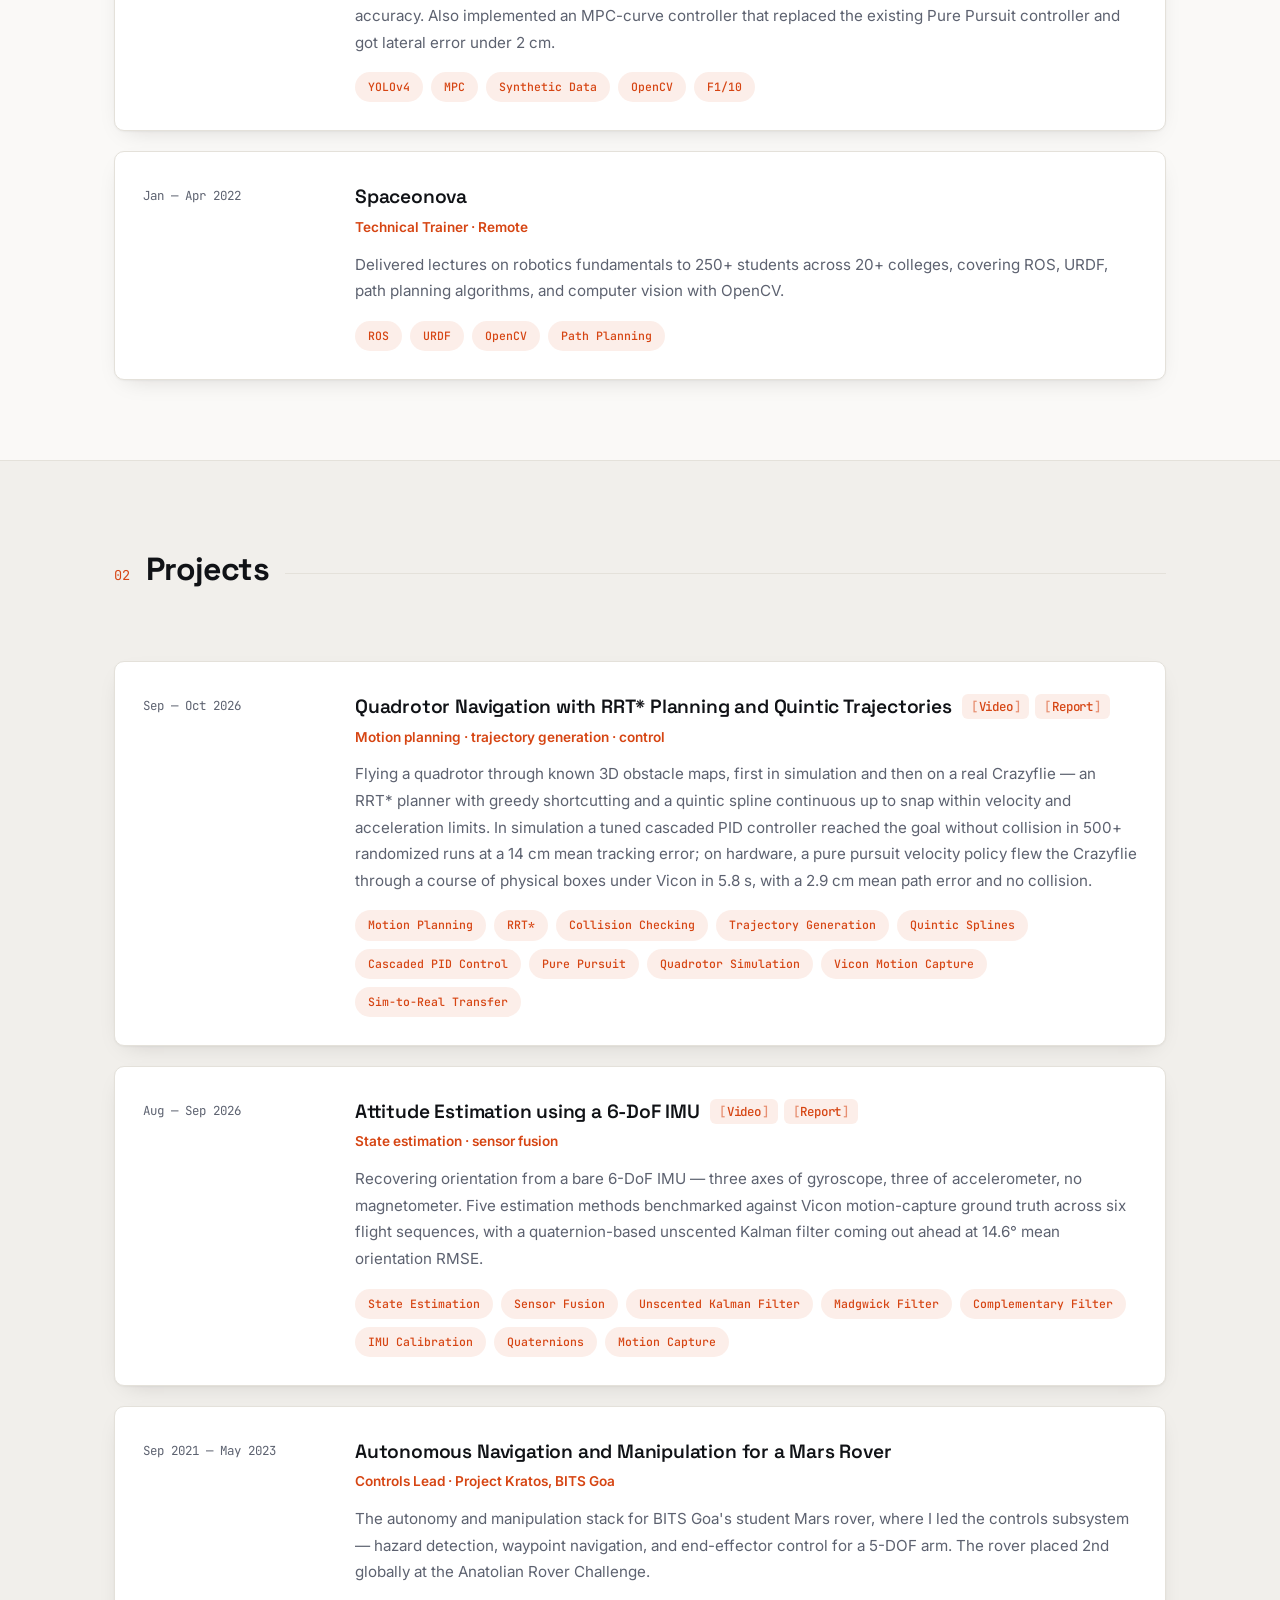
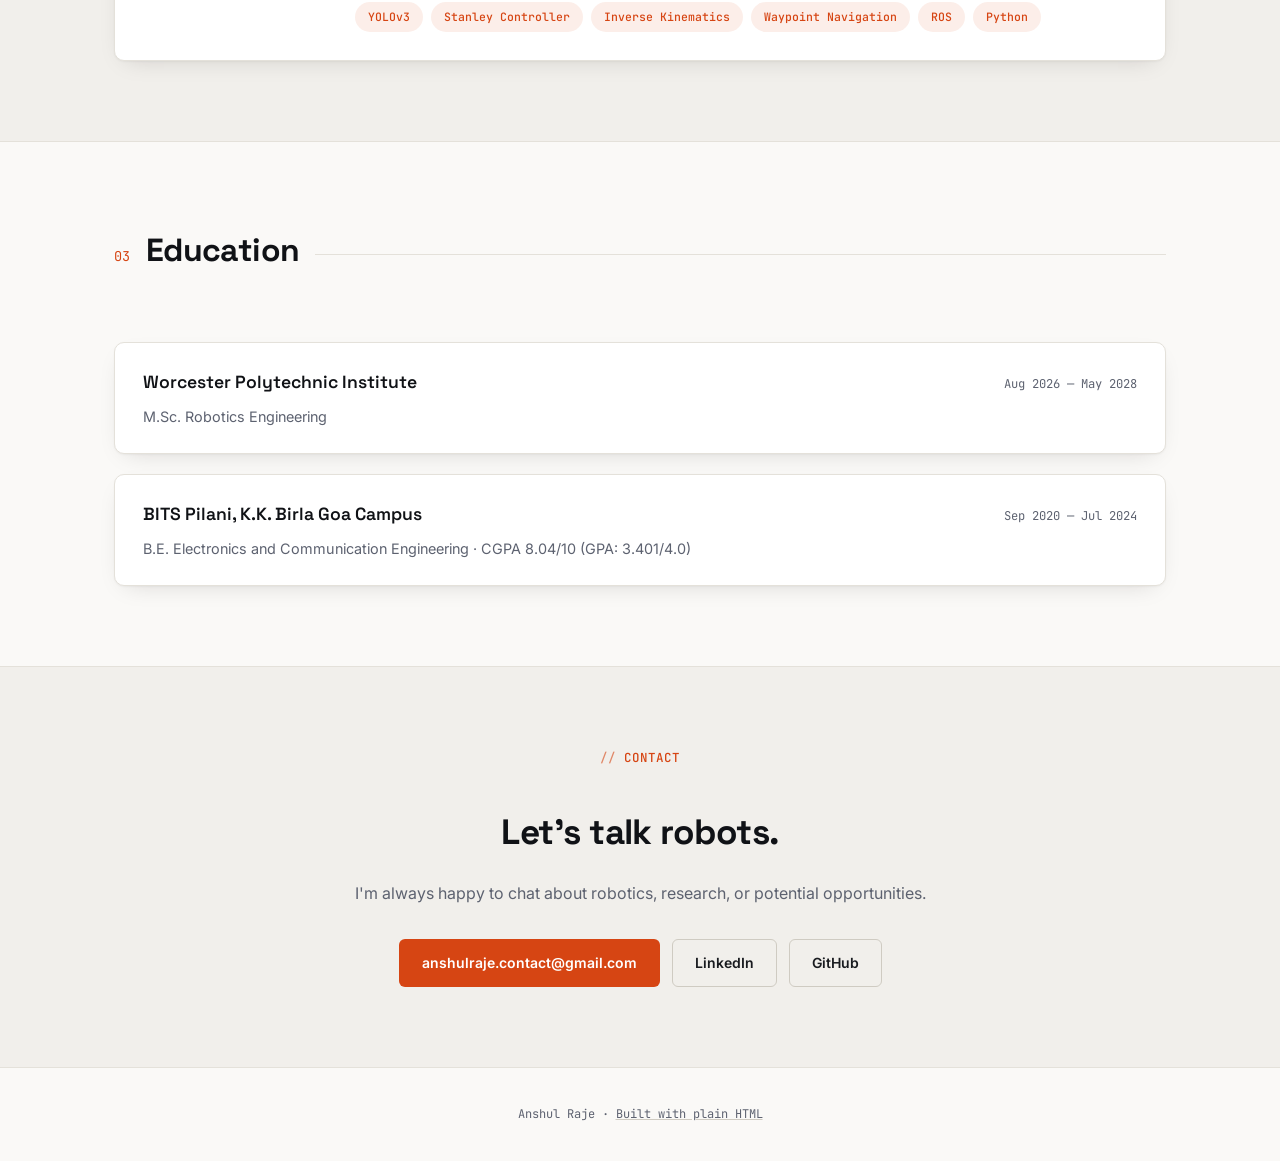
==== commit 858fd052: "added p2b" ====
--- a/index.html
+++ b/index.html
@@ -68,7 +68,7 @@
           <a href="#contact" class="btn btn-solid">Get in touch</a>
           <a href="https://linkedin.com/in/anshulraje" target="_blank" rel="noopener" class="btn btn-outline">LinkedIn</a>
           <a href="https://github.com/anshulraje" target="_blank" rel="noopener" class="btn btn-outline">GitHub</a>
-          <a href="assets/resumes/resume-sep-2026.pdf" target="_blank" class="btn btn-outline">Résumé</a>
+          <a href="assets/resumes/resume-oct-2026.pdf" target="_blank" class="btn btn-outline">Résumé</a>
         </div>
       </div>
       <div class="hero-photo">
@@ -193,19 +193,21 @@
       <div class="exp-list card-list">
 
         <div class="exp-item card-item reveal">
-          <div class="exp-when">Sep 2026</div>
+          <div class="exp-when">Sep — Oct 2026</div>
           <div>
             <div class="exp-org">Quadrotor Navigation with RRT* Planning and Quintic Trajectories<span class="org-links"><a
-                href="https://youtu.be/hqVfIPhGR0c" target="_blank" rel="noopener" class="org-link">Video</a><a
+                href="https://youtu.be/7_CTK82YpS0" target="_blank" rel="noopener" class="org-link">Video</a><a
                 href="assets/quadrotor/quadrotor-navigation-report.pdf" target="_blank" rel="noopener"
                 class="org-link">Report</a></span></div>
             <p class="exp-role">Motion planning · trajectory generation · control</p>
             <p class="exp-desc">
-              Flying a simulated quadrotor through known 3D obstacle maps — an RRT* planner with
-              greedy shortcutting, a quintic spline continuous up to snap within velocity and
-              acceleration limits, and a tuned cascaded PID controller. The quadrotor reached the
-              goal without collision in 500+ randomized runs across two maps, tracking the
-              trajectory with a mean error of 14 cm.
+              Flying a quadrotor through known 3D obstacle maps, first in simulation and then on a
+              real Crazyflie — an RRT* planner with greedy shortcutting and a quintic spline
+              continuous up to snap within velocity and acceleration limits. In simulation a tuned
+              cascaded PID controller reached the goal without collision in 500+ randomized runs at
+              a 14 cm mean tracking error; on hardware, a pure pursuit velocity policy flew the
+              Crazyflie through a course of physical boxes under Vicon in 5.8 s, with a 2.9 cm mean
+              path error and no collision.
             </p>
             <div class="tags">
               <span class="tag">Motion Planning</span>
@@ -214,7 +216,10 @@
               <span class="tag">Trajectory Generation</span>
               <span class="tag">Quintic Splines</span>
               <span class="tag">Cascaded PID Control</span>
+              <span class="tag">Pure Pursuit</span>
               <span class="tag">Quadrotor Simulation</span>
+              <span class="tag">Vicon Motion Capture</span>
+              <span class="tag">Sim-to-Real Transfer</span>
             </div>
           </div>
         </div>
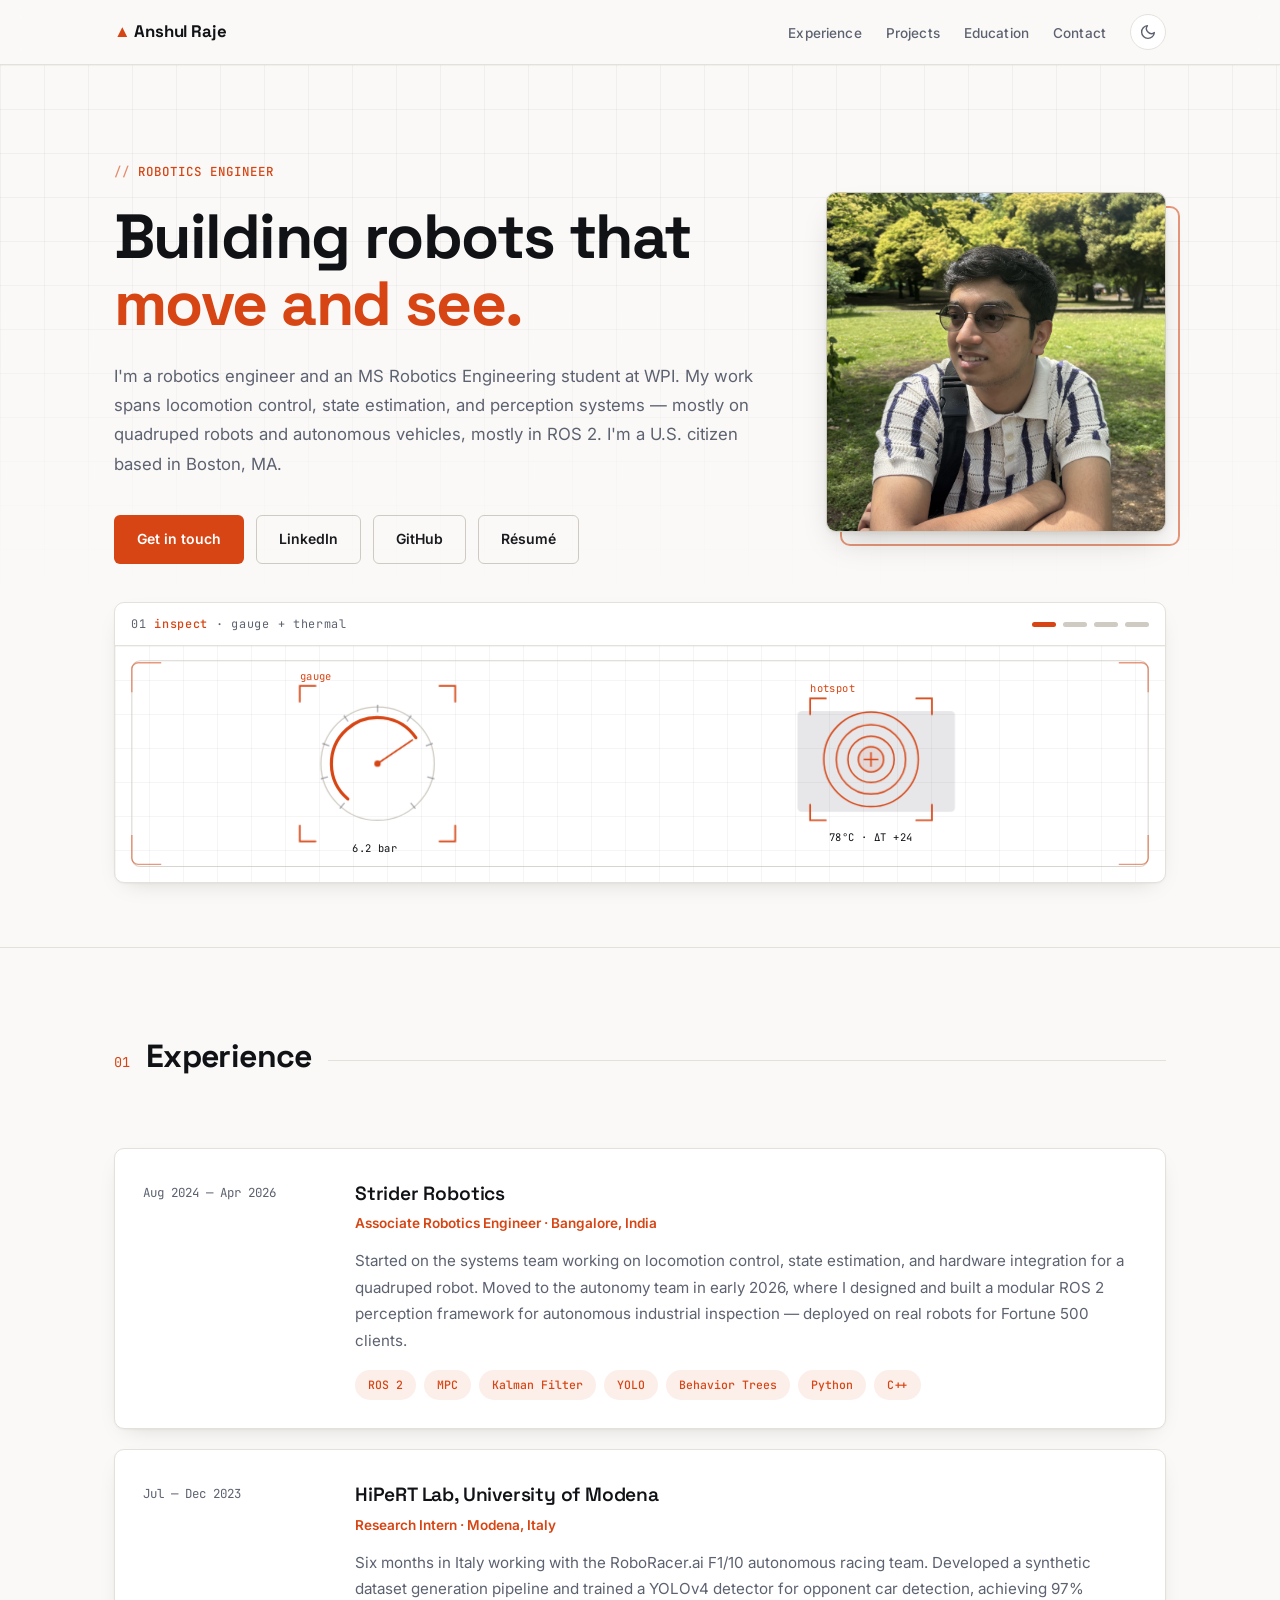
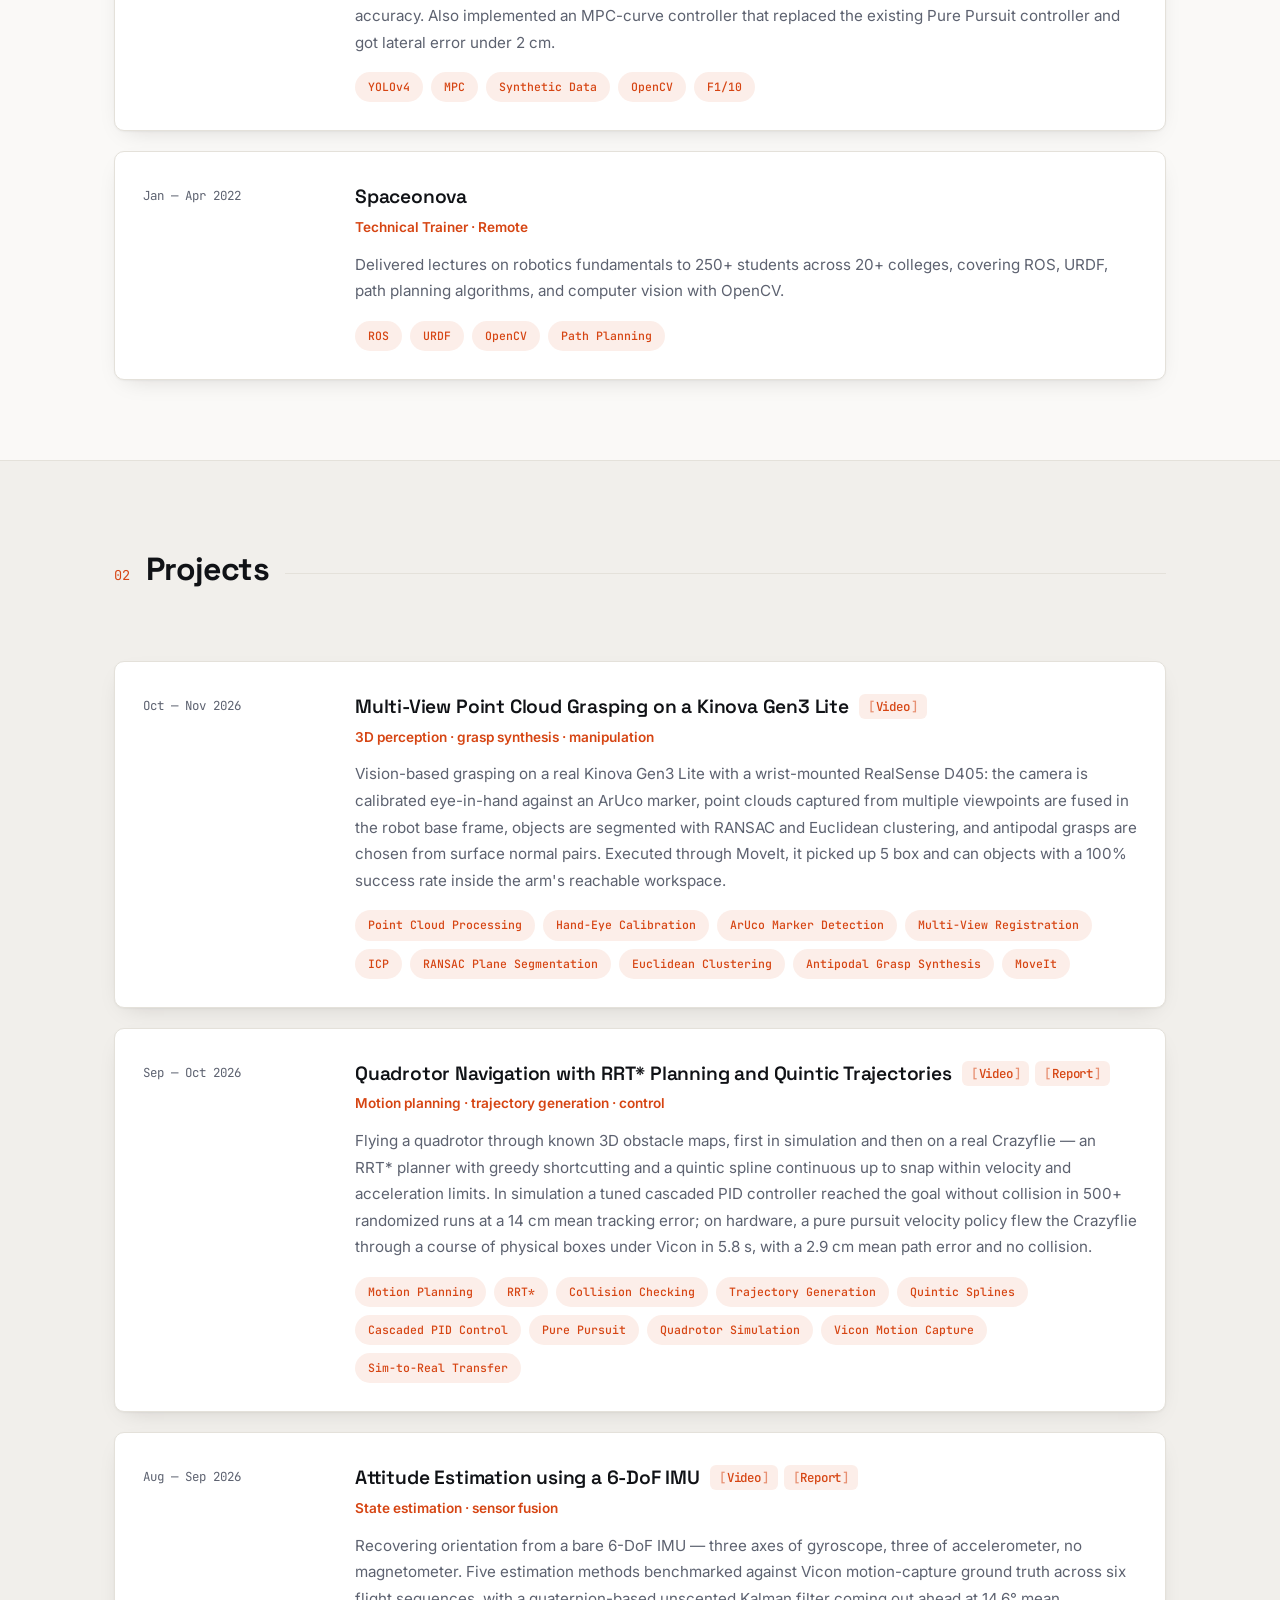
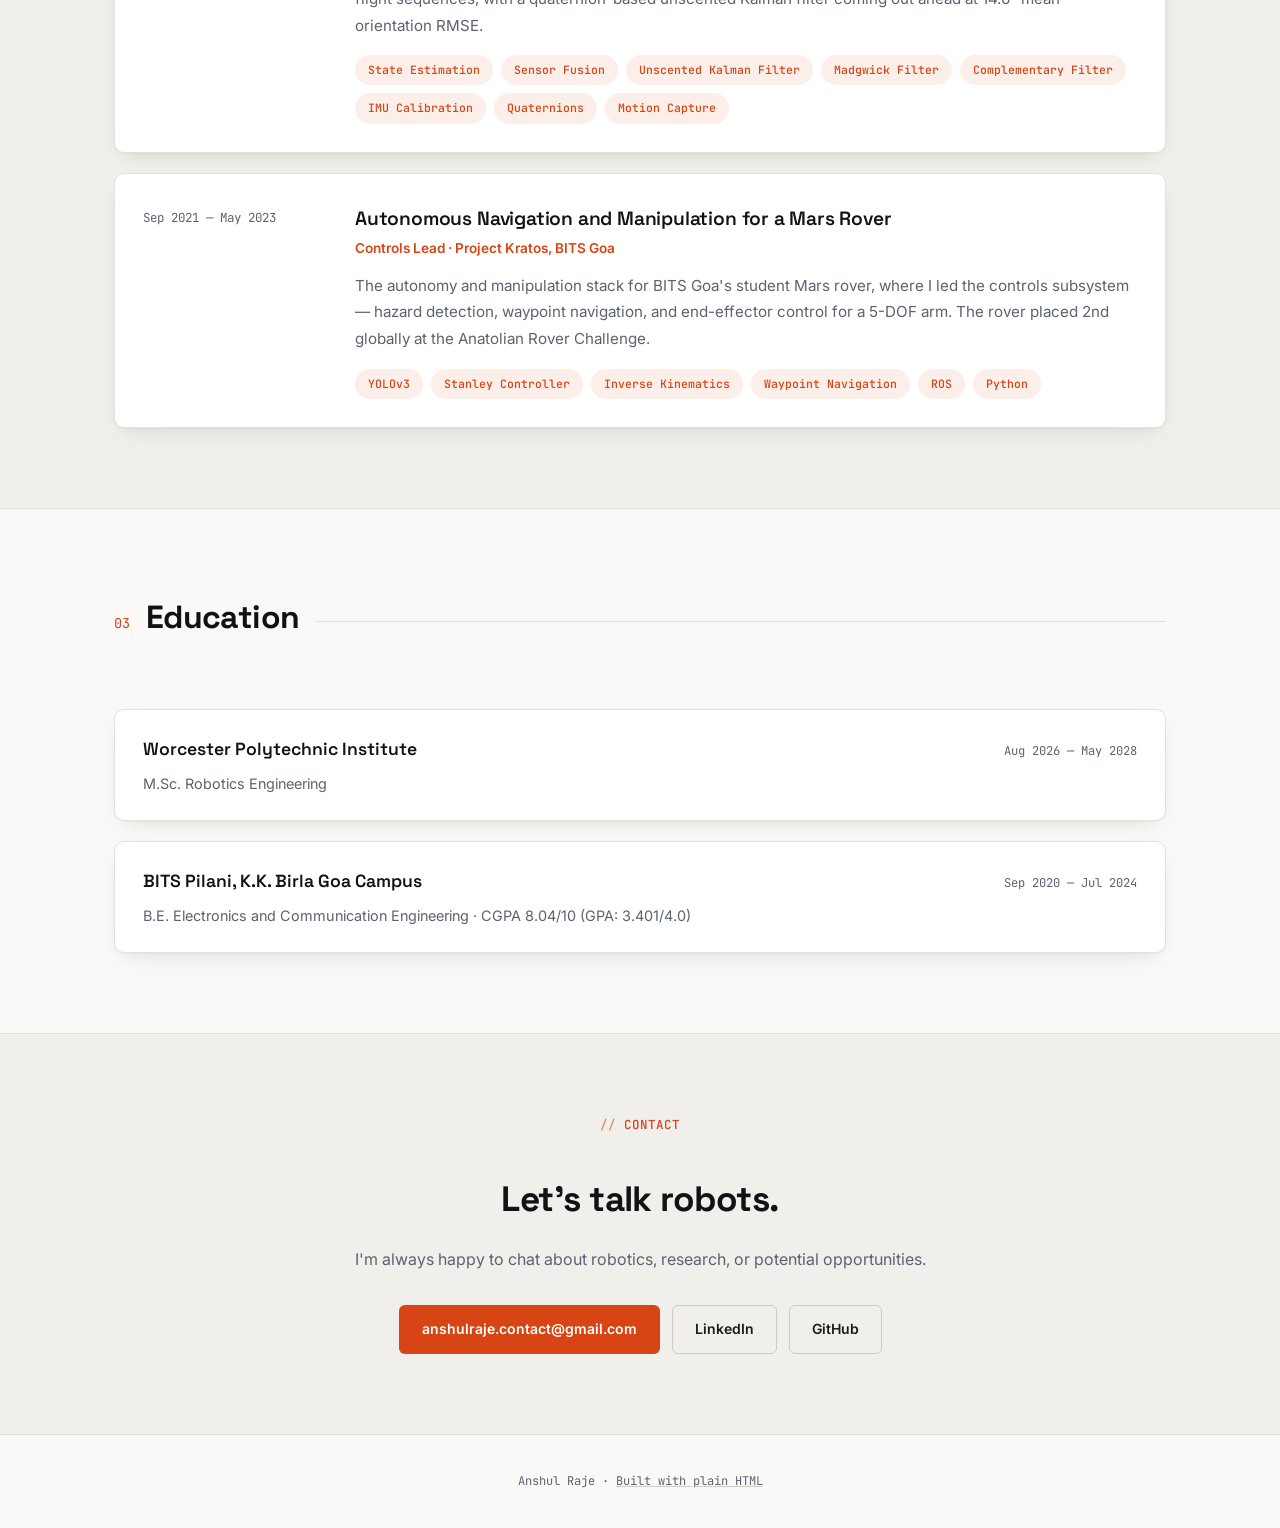
==== commit 86a65861: "added grasping project" ====
--- a/index.html
+++ b/index.html
@@ -193,6 +193,35 @@
       <div class="exp-list card-list">
 
         <div class="exp-item card-item reveal">
+          <div class="exp-when">Oct — Nov 2026</div>
+          <div>
+            <div class="exp-org">Multi-View Point Cloud Grasping on a Kinova Gen3 Lite<span class="org-links"><a
+                href="https://www.youtube.com/shorts/apMWhhH7tAc" target="_blank" rel="noopener"
+                class="org-link">Video</a></span></div>
+            <p class="exp-role">3D perception · grasp synthesis · manipulation</p>
+            <p class="exp-desc">
+              Vision-based grasping on a real Kinova Gen3 Lite with a wrist-mounted RealSense D405:
+              the camera is calibrated eye-in-hand against an ArUco marker, point clouds captured from
+              multiple viewpoints are fused in the robot base frame, objects are segmented with RANSAC
+              and Euclidean clustering, and antipodal grasps are chosen from surface normal pairs.
+              Executed through MoveIt, it picked up 5 box and can objects with a 100% success rate
+              inside the arm's reachable workspace.
+            </p>
+            <div class="tags">
+              <span class="tag">Point Cloud Processing</span>
+              <span class="tag">Hand-Eye Calibration</span>
+              <span class="tag">ArUco Marker Detection</span>
+              <span class="tag">Multi-View Registration</span>
+              <span class="tag">ICP</span>
+              <span class="tag">RANSAC Plane Segmentation</span>
+              <span class="tag">Euclidean Clustering</span>
+              <span class="tag">Antipodal Grasp Synthesis</span>
+              <span class="tag">MoveIt</span>
+            </div>
+          </div>
+        </div>
+
+        <div class="exp-item card-item reveal">
           <div class="exp-when">Sep — Oct 2026</div>
           <div>
             <div class="exp-org">Quadrotor Navigation with RRT* Planning and Quintic Trajectories<span class="org-links"><a
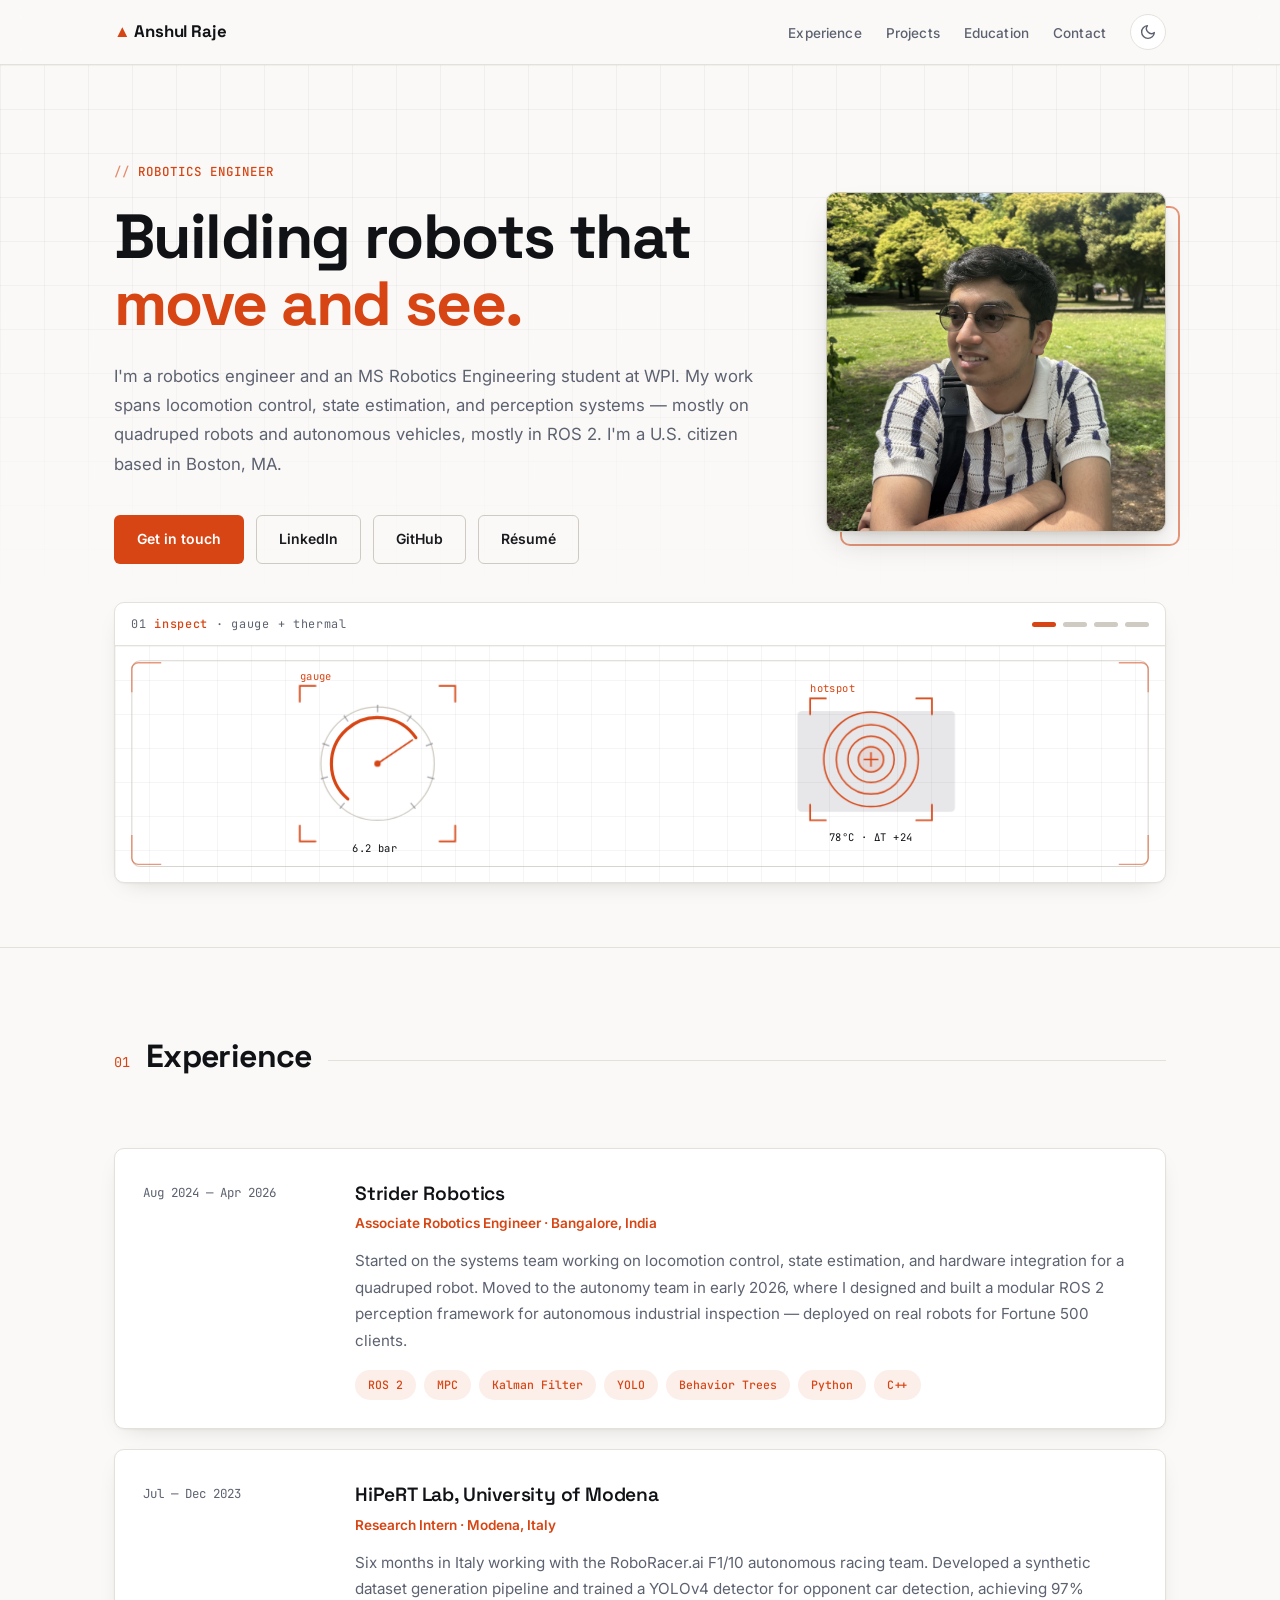
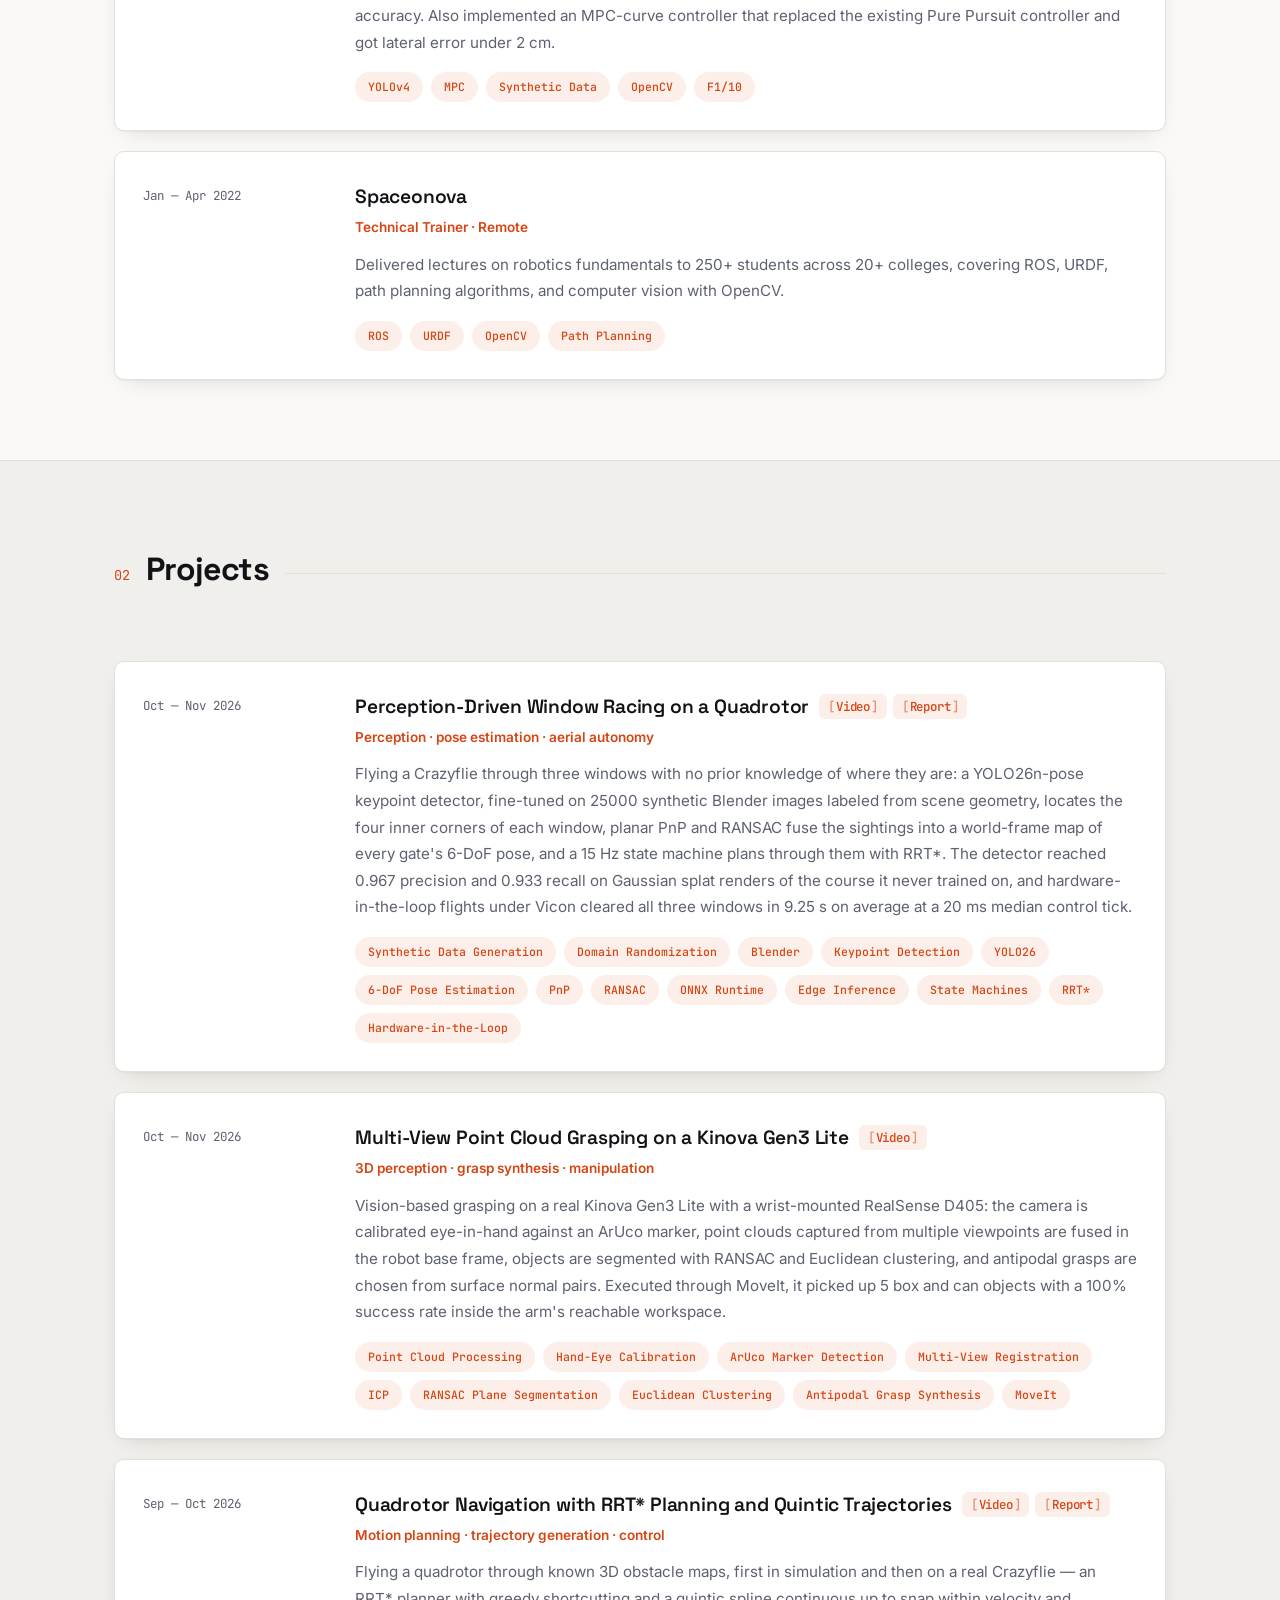
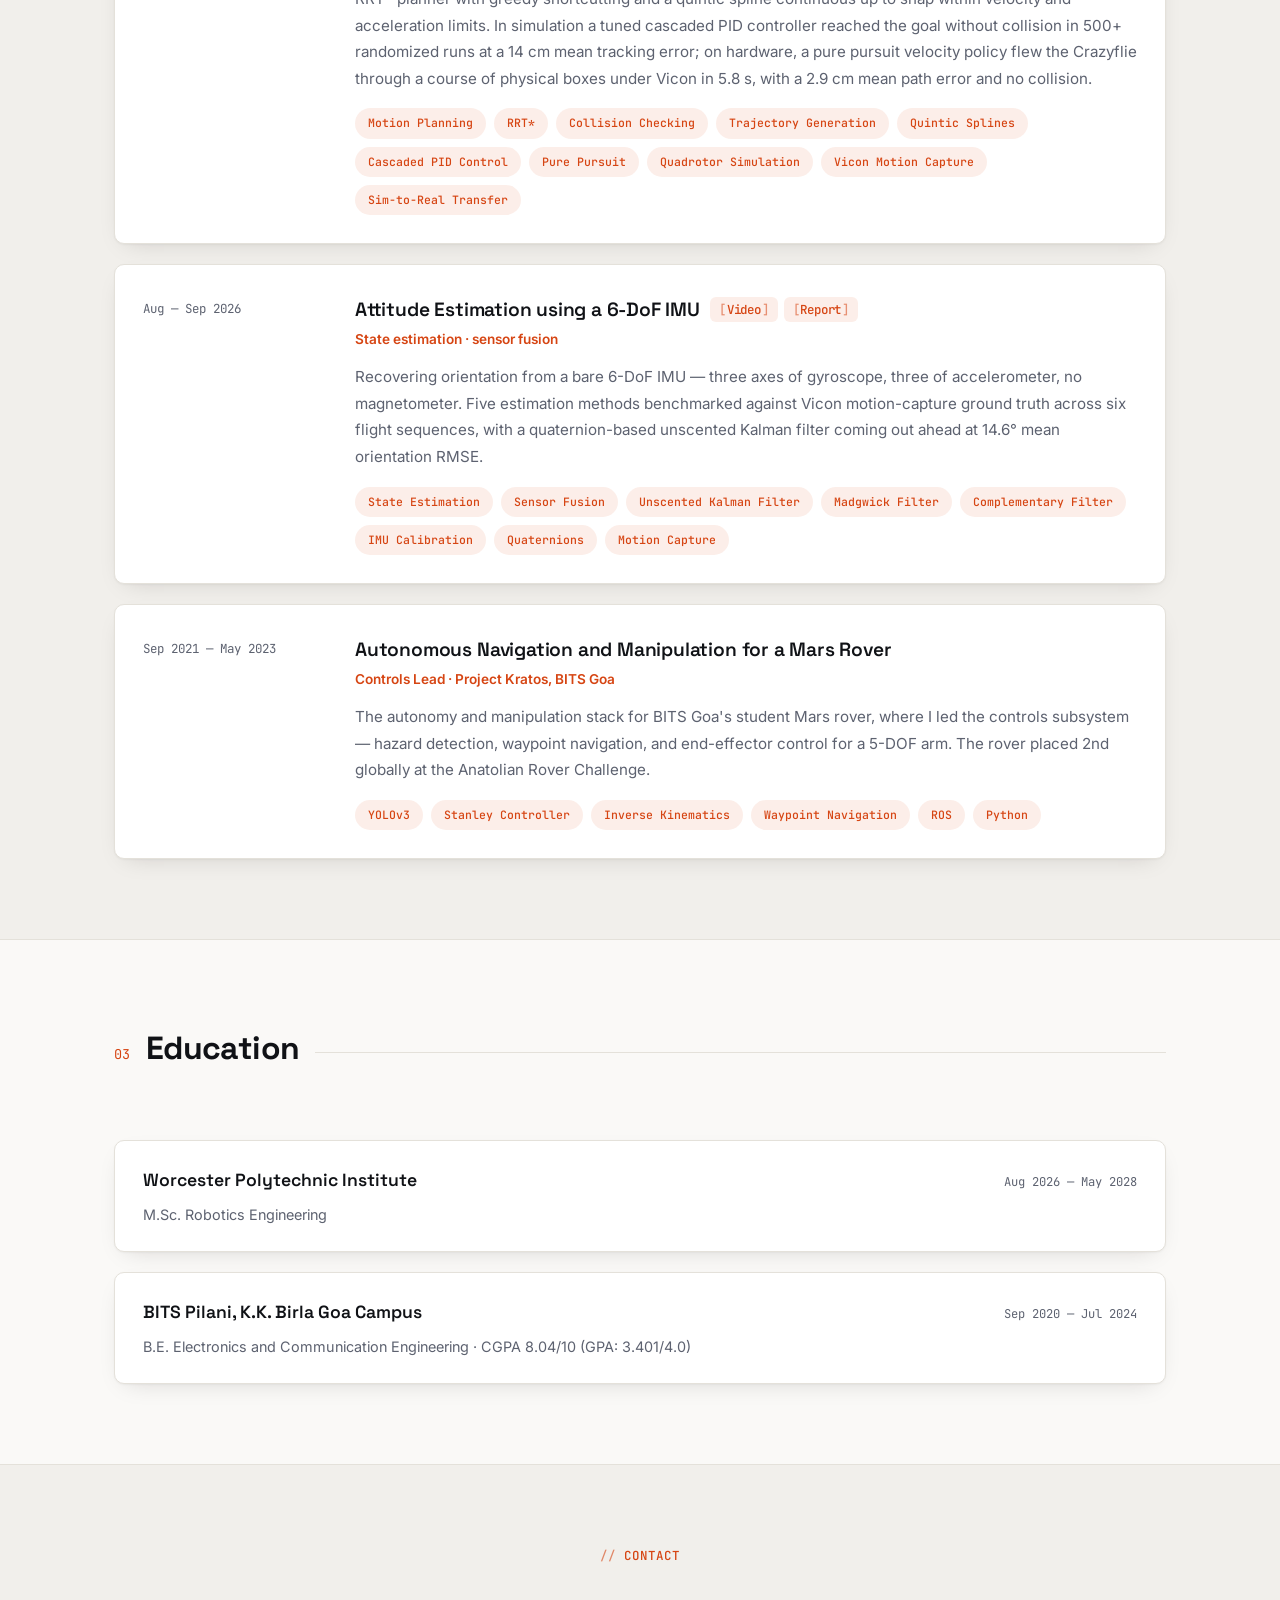
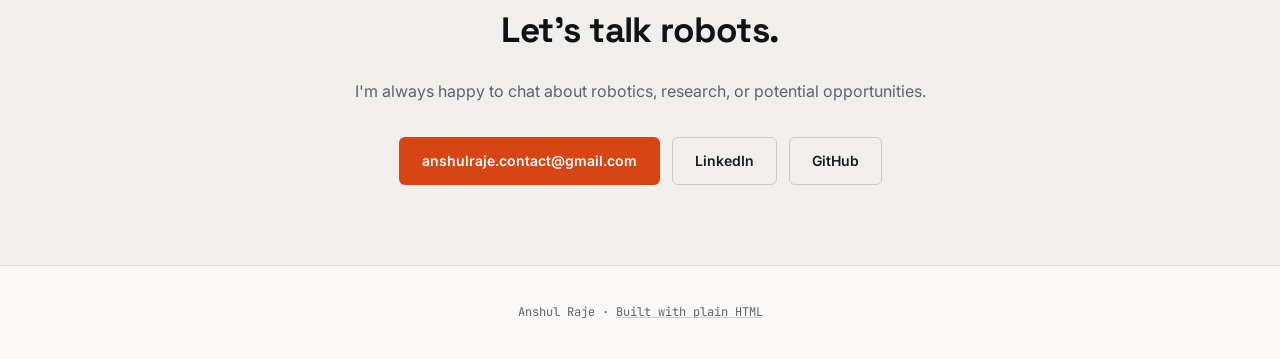
==== commit de043be9: "added p3" ====
--- a/index.html
+++ b/index.html
@@ -195,6 +195,42 @@
         <div class="exp-item card-item reveal">
           <div class="exp-when">Oct — Nov 2026</div>
           <div>
+            <div class="exp-org">Perception-Driven Window Racing on a Quadrotor<span class="org-links"><a
+                href="https://youtu.be/bqR8Kdh-b4k" target="_blank" rel="noopener" class="org-link">Video</a><a
+                href="assets/window-racing/window-racing-report.pdf" target="_blank" rel="noopener"
+                class="org-link">Report</a></span></div>
+            <p class="exp-role">Perception · pose estimation · aerial autonomy</p>
+            <p class="exp-desc">
+              Flying a Crazyflie through three windows with no prior knowledge of where they are: a
+              YOLO26n-pose keypoint detector, fine-tuned on 25000 synthetic Blender images labeled
+              from scene geometry, locates the four inner corners of each window, planar PnP and
+              RANSAC fuse the sightings into a world-frame map of every gate's 6-DoF pose, and a
+              15 Hz state machine plans through them with RRT*. The detector reached 0.967 precision
+              and 0.933 recall on Gaussian splat renders of the course it never trained on, and
+              hardware-in-the-loop flights under Vicon cleared all three windows in 9.25 s on average
+              at a 20 ms median control tick.
+            </p>
+            <div class="tags">
+              <span class="tag">Synthetic Data Generation</span>
+              <span class="tag">Domain Randomization</span>
+              <span class="tag">Blender</span>
+              <span class="tag">Keypoint Detection</span>
+              <span class="tag">YOLO26</span>
+              <span class="tag">6-DoF Pose Estimation</span>
+              <span class="tag">PnP</span>
+              <span class="tag">RANSAC</span>
+              <span class="tag">ONNX Runtime</span>
+              <span class="tag">Edge Inference</span>
+              <span class="tag">State Machines</span>
+              <span class="tag">RRT*</span>
+              <span class="tag">Hardware-in-the-Loop</span>
+            </div>
+          </div>
+        </div>
+
+        <div class="exp-item card-item reveal">
+          <div class="exp-when">Oct — Nov 2026</div>
+          <div>
             <div class="exp-org">Multi-View Point Cloud Grasping on a Kinova Gen3 Lite<span class="org-links"><a
                 href="https://www.youtube.com/shorts/apMWhhH7tAc" target="_blank" rel="noopener"
                 class="org-link">Video</a></span></div>
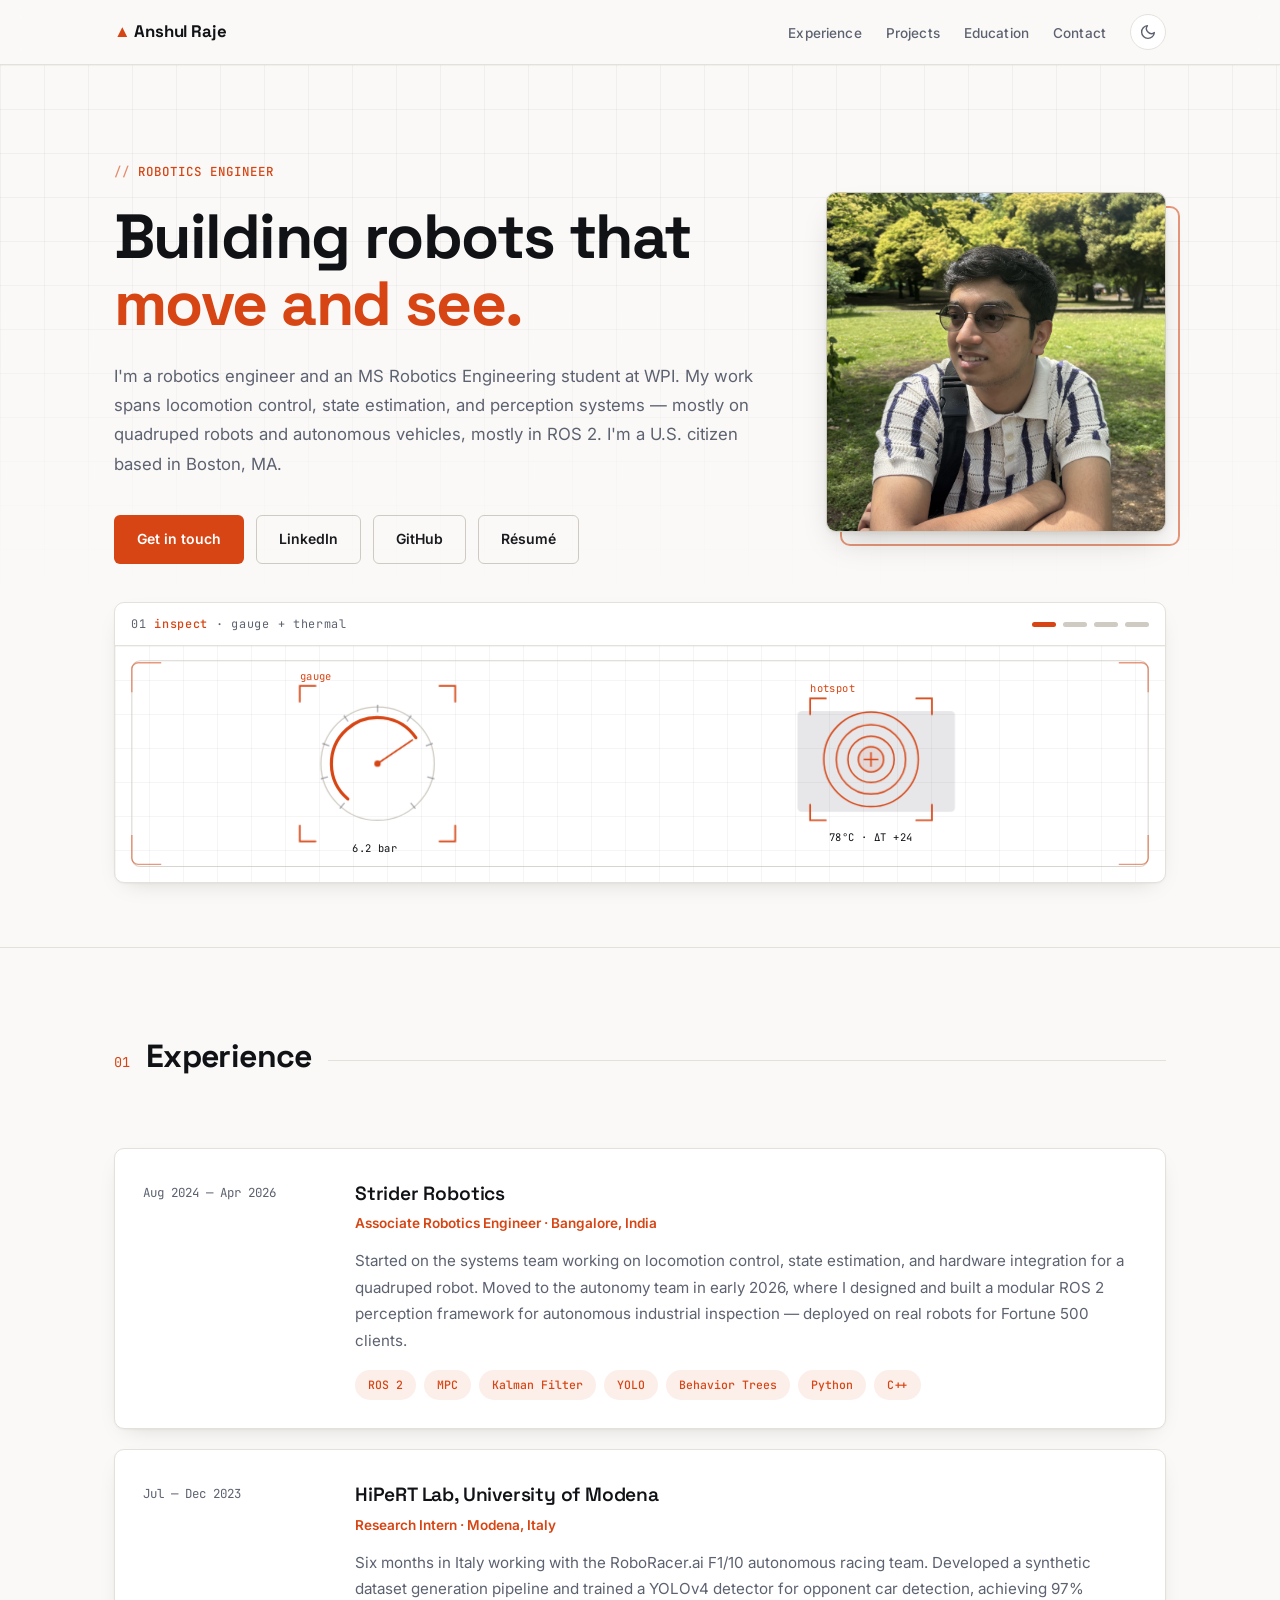
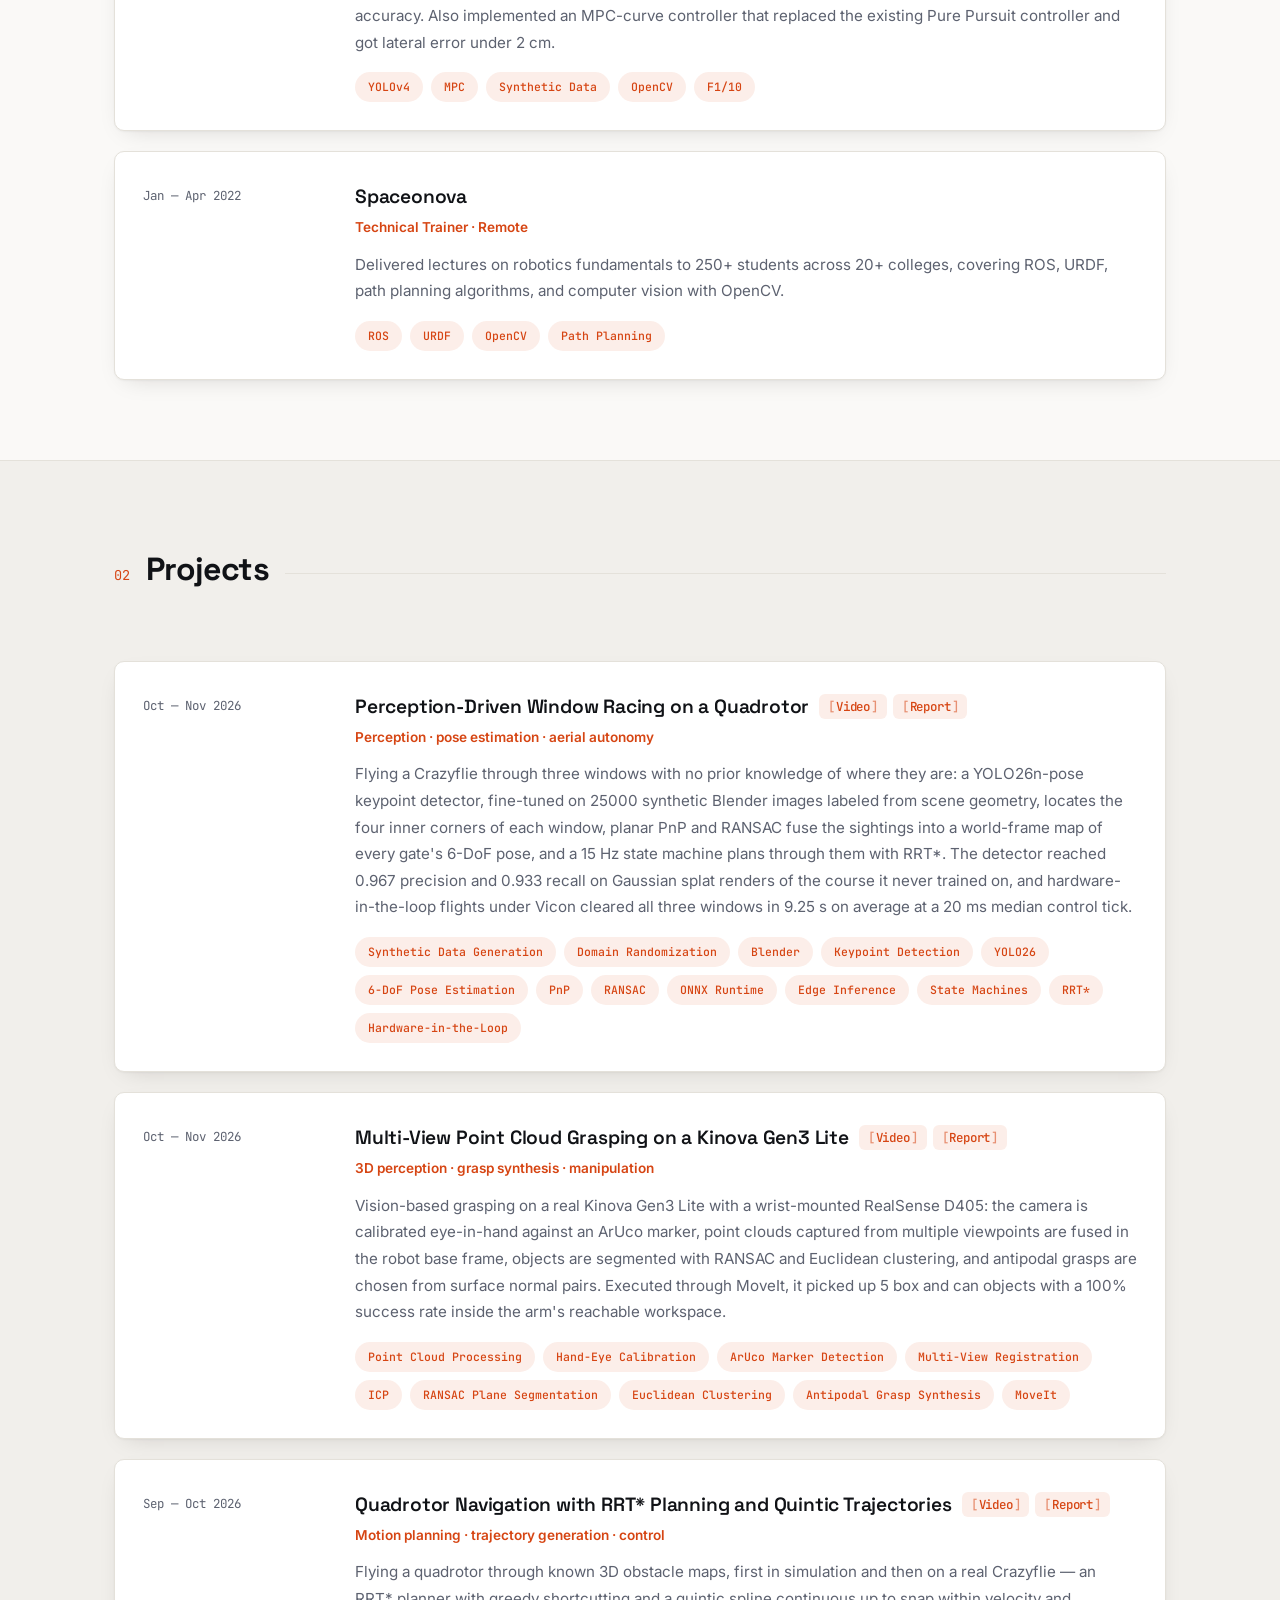
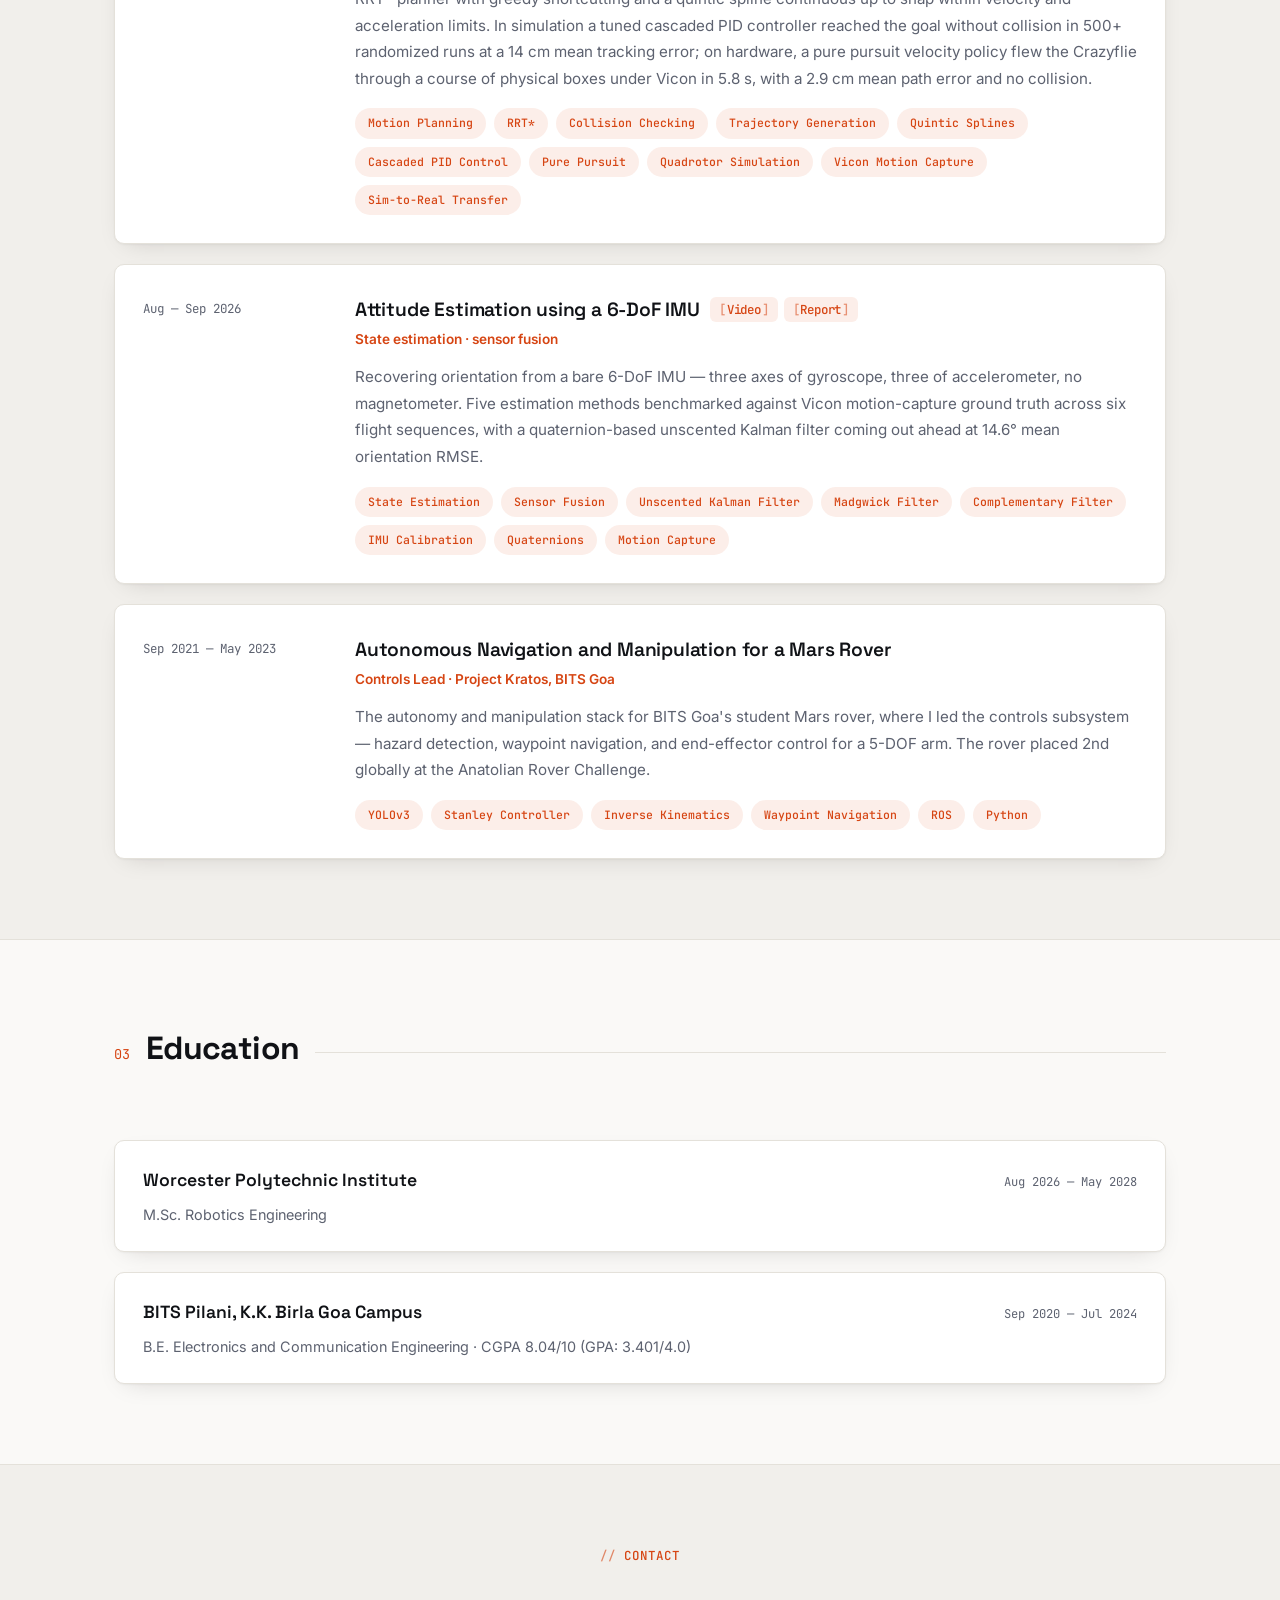
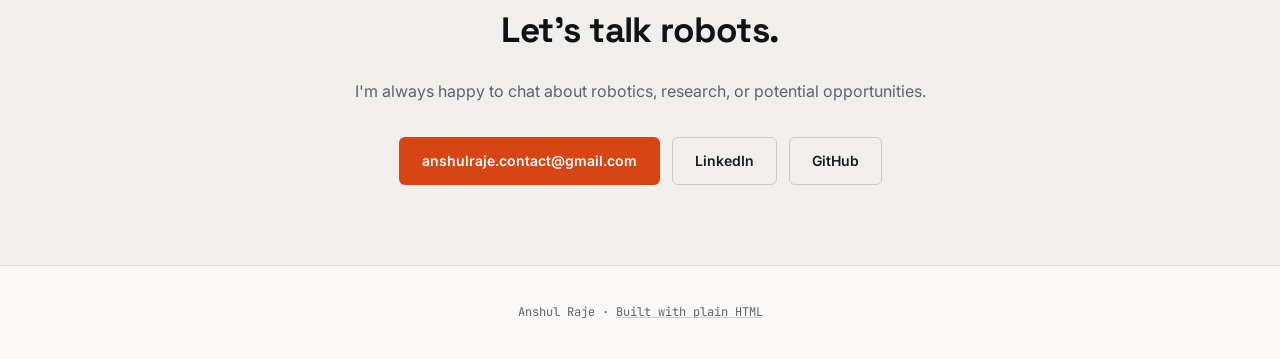
==== commit 3815571c: "add vbrm hw7 report and new video" ====
--- a/index.html
+++ b/index.html
@@ -68,7 +68,7 @@
           <a href="#contact" class="btn btn-solid">Get in touch</a>
           <a href="https://linkedin.com/in/anshulraje" target="_blank" rel="noopener" class="btn btn-outline">LinkedIn</a>
           <a href="https://github.com/anshulraje" target="_blank" rel="noopener" class="btn btn-outline">GitHub</a>
-          <a href="assets/resumes/resume-oct-2026.pdf" target="_blank" class="btn btn-outline">Résumé</a>
+          <a href="assets/resumes/resume-nov-2026.pdf" target="_blank" class="btn btn-outline">Résumé</a>
         </div>
       </div>
       <div class="hero-photo">
@@ -232,8 +232,9 @@
           <div class="exp-when">Oct — Nov 2026</div>
           <div>
             <div class="exp-org">Multi-View Point Cloud Grasping on a Kinova Gen3 Lite<span class="org-links"><a
-                href="https://www.youtube.com/shorts/apMWhhH7tAc" target="_blank" rel="noopener"
-                class="org-link">Video</a></span></div>
+                href="https://youtube.com/shorts/jVF-mhXjs1w?feature=share" target="_blank" rel="noopener" class="org-link">Video</a><a
+                href="assets/kinova-grasping/kinova-grasping-report.pdf" target="_blank" rel="noopener"
+                class="org-link">Report</a></span></div>
             <p class="exp-role">3D perception · grasp synthesis · manipulation</p>
             <p class="exp-desc">
               Vision-based grasping on a real Kinova Gen3 Lite with a wrist-mounted RealSense D405:
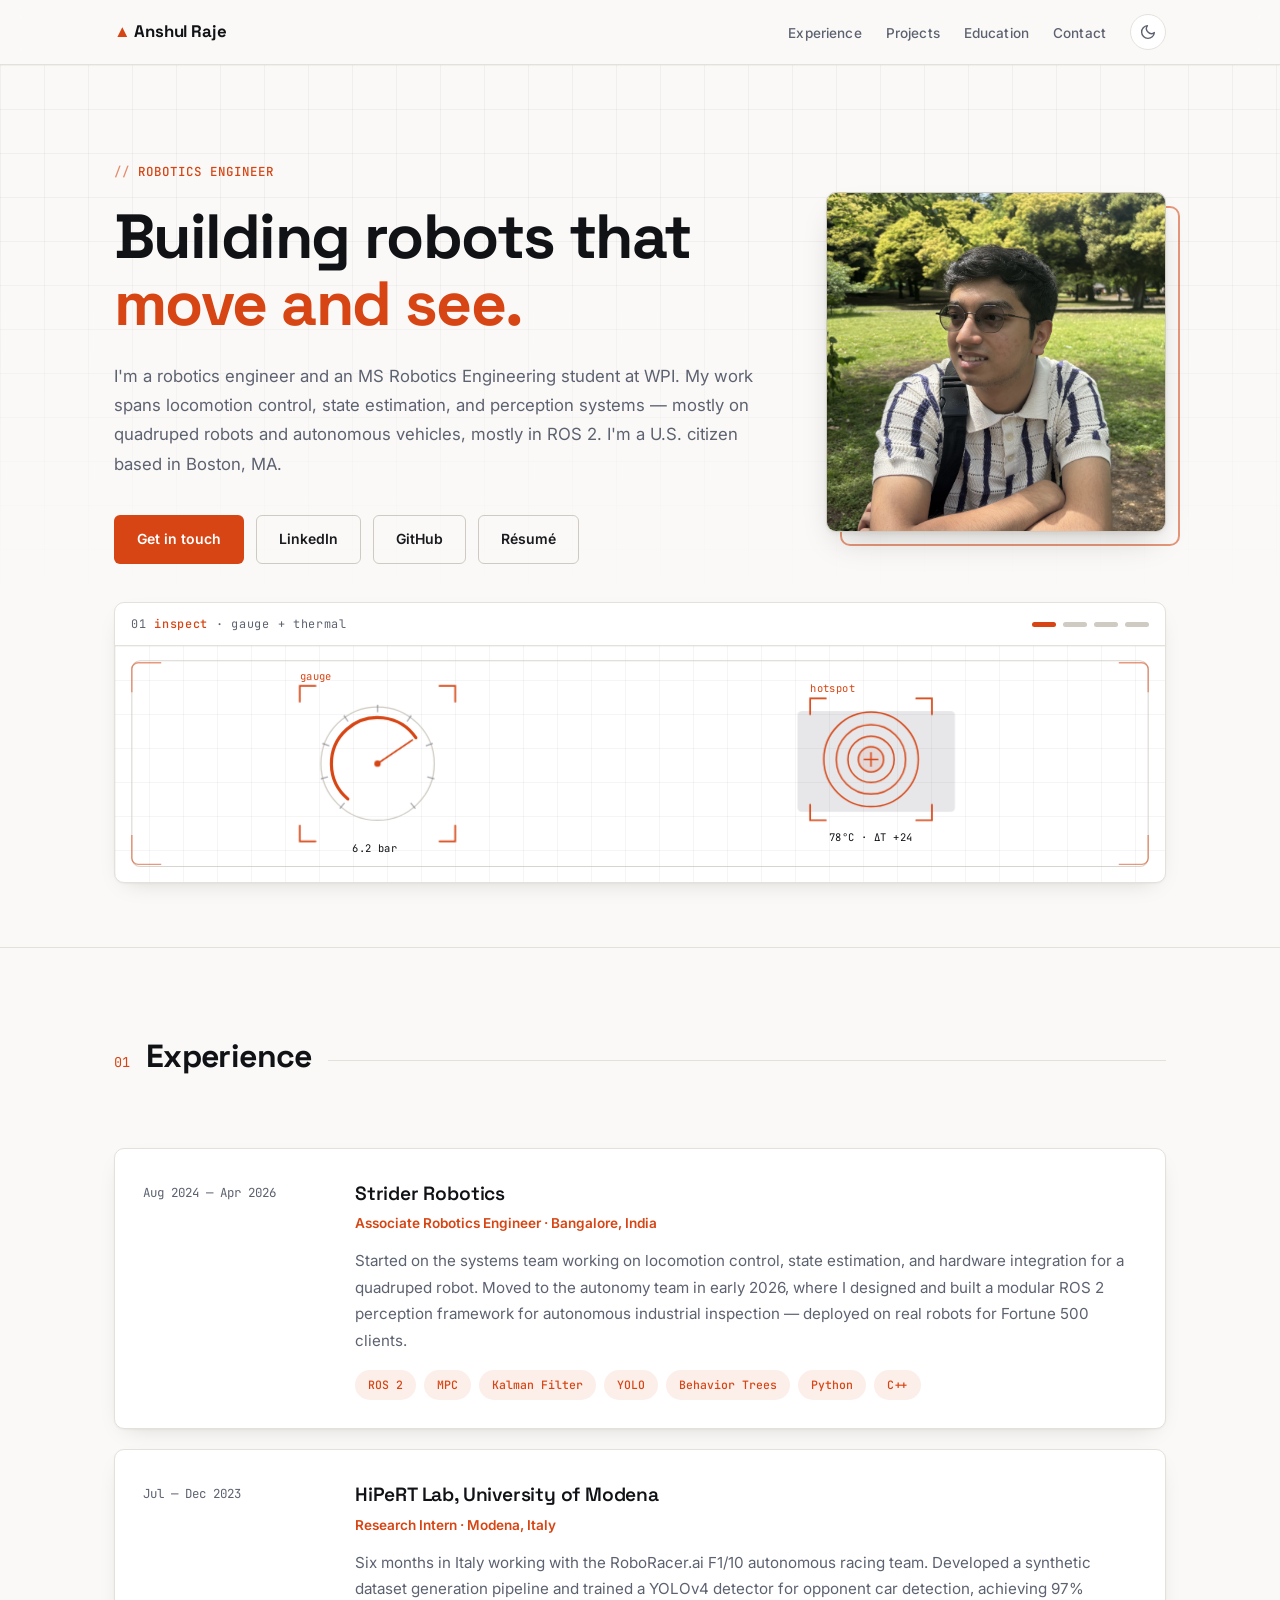
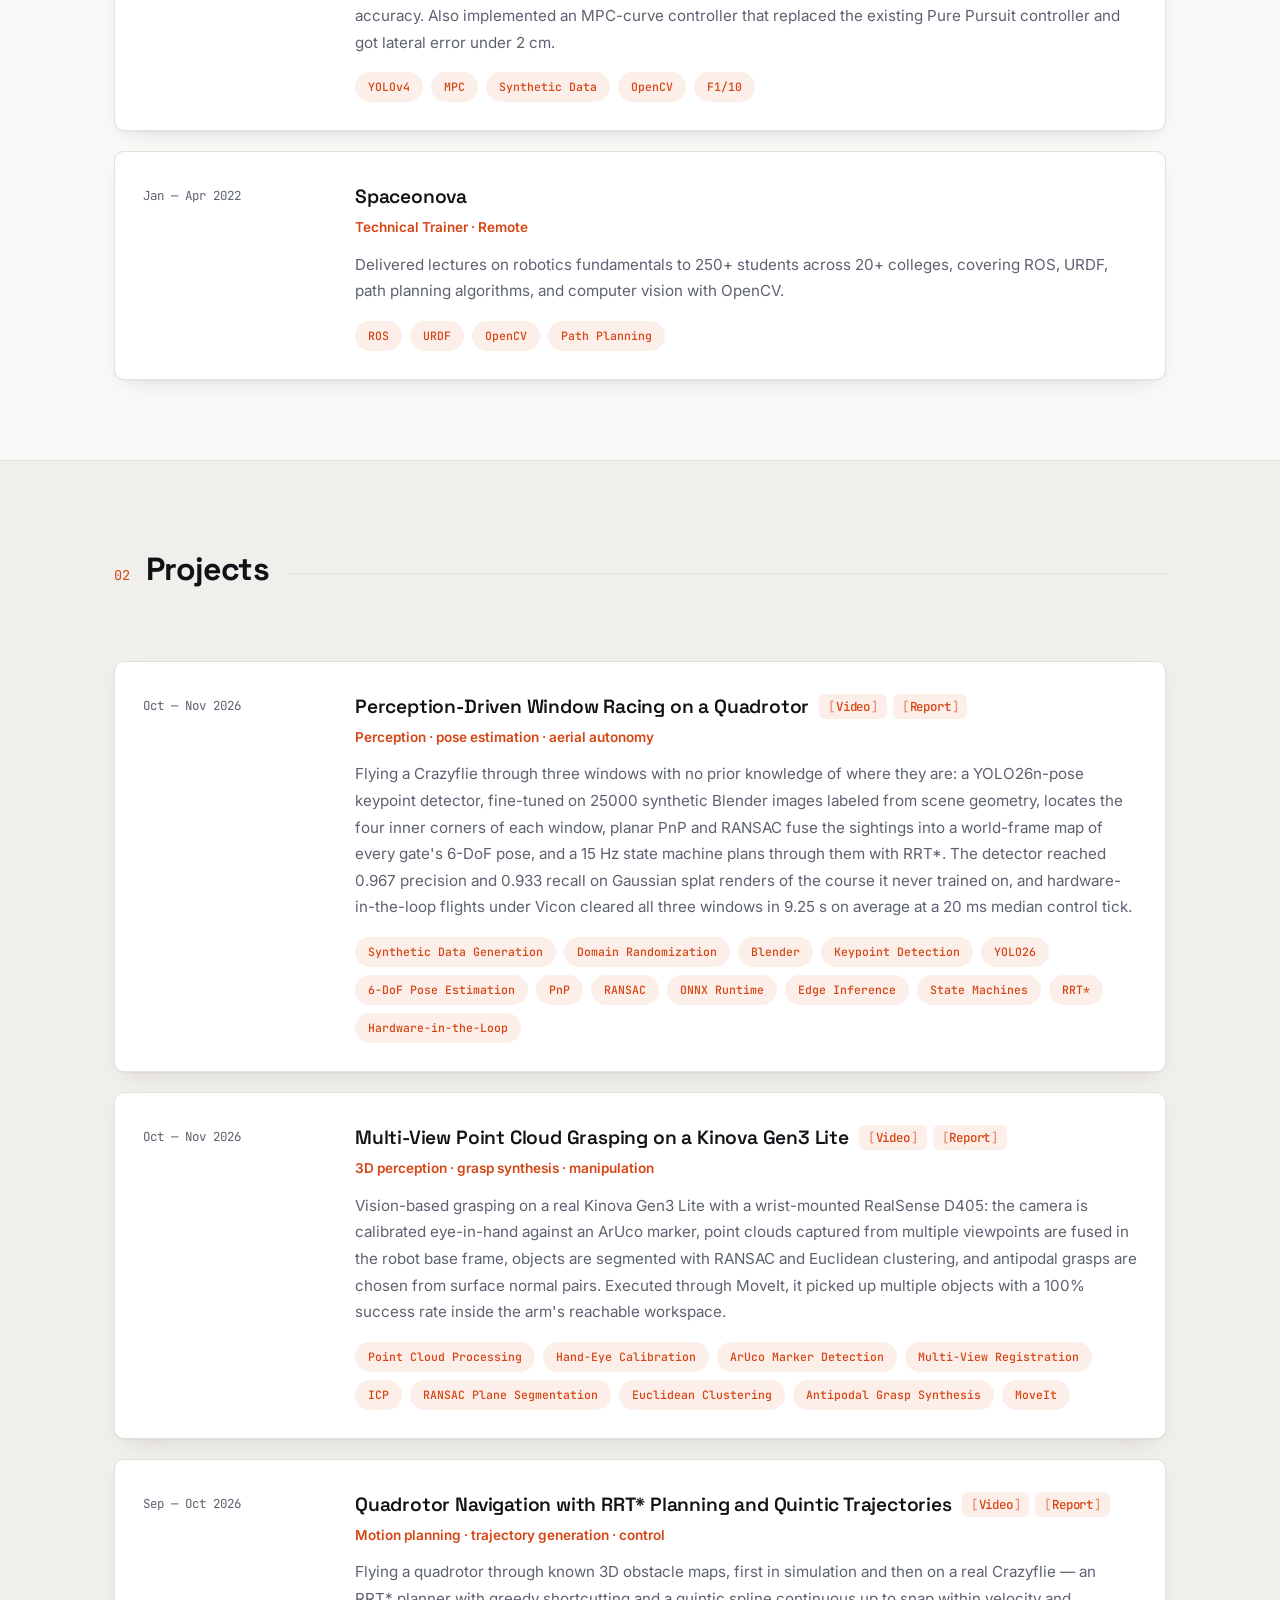
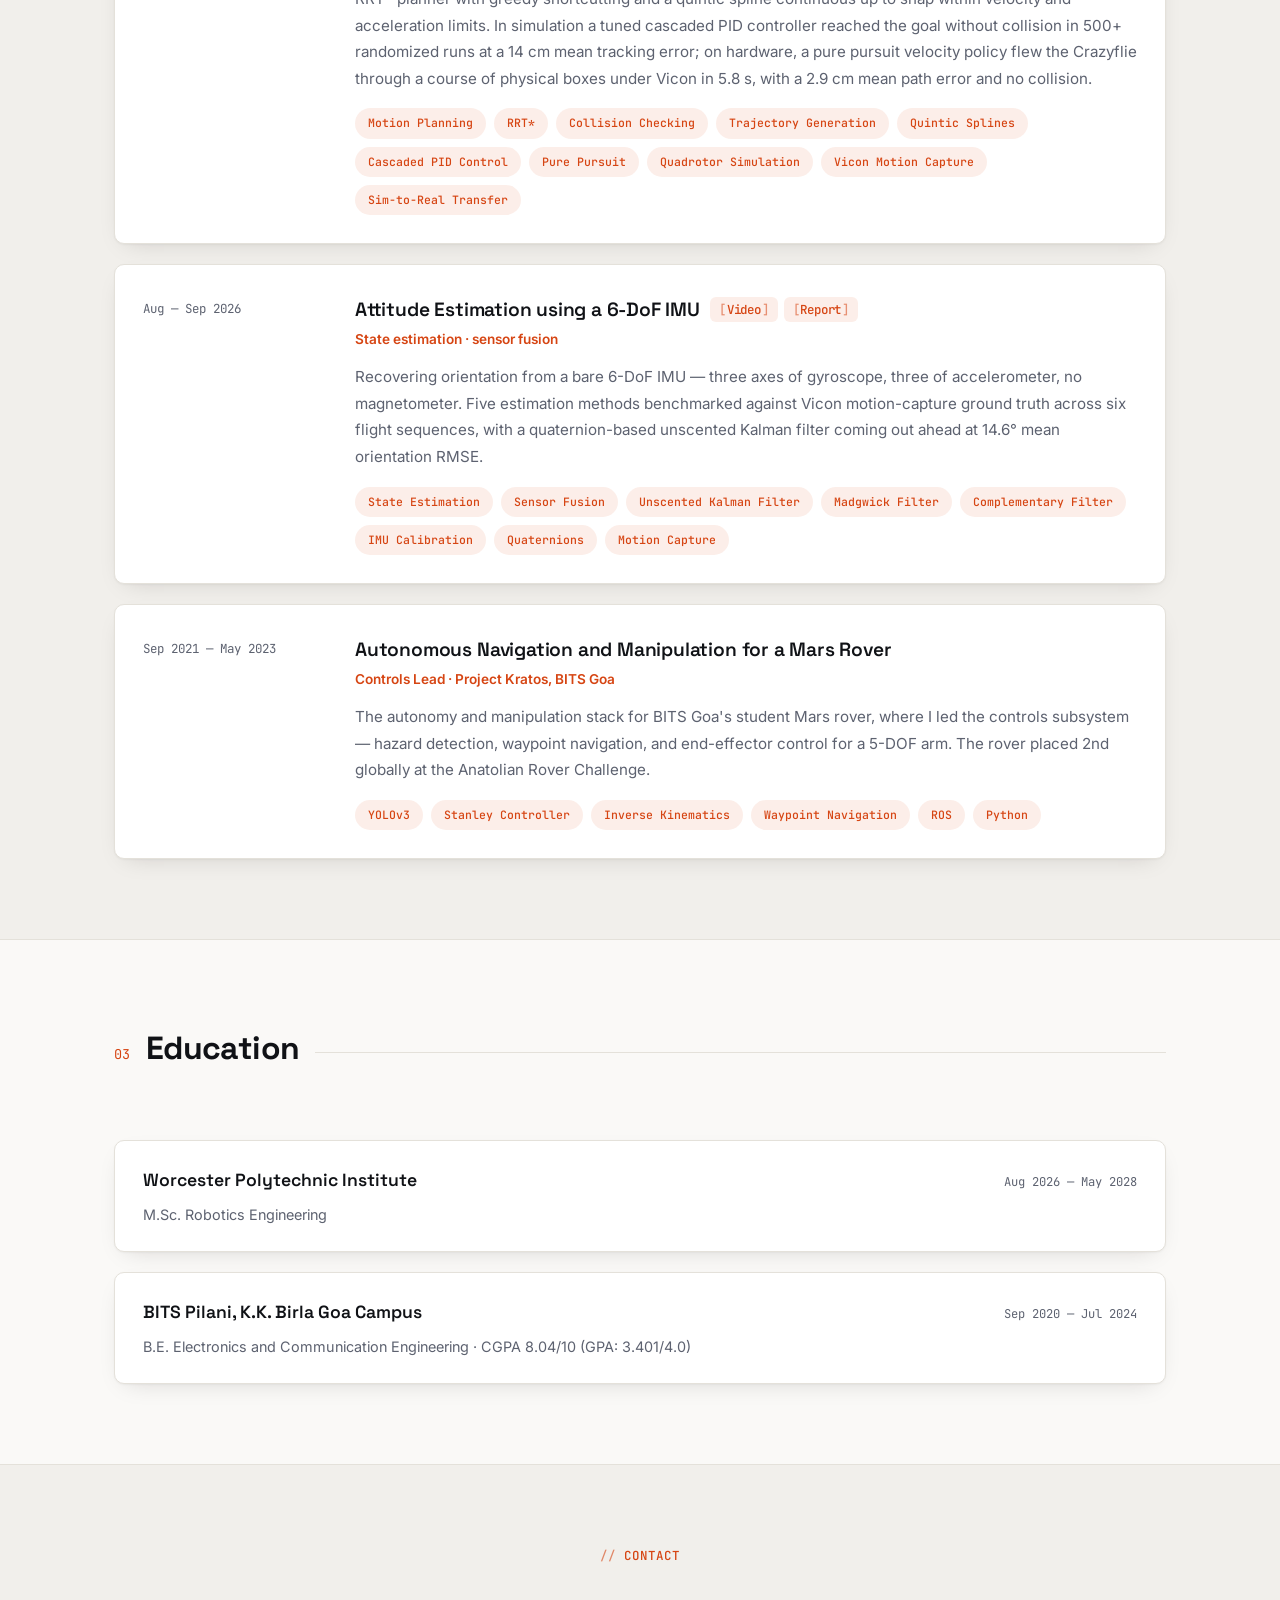
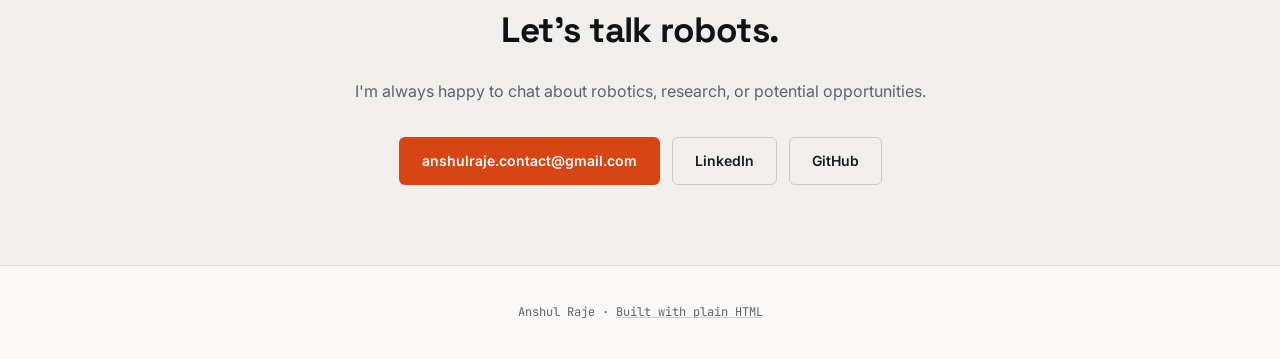
==== commit aece0abc: "minor edits" ====
--- a/index.html
+++ b/index.html
@@ -196,7 +196,7 @@
           <div class="exp-when">Oct — Nov 2026</div>
           <div>
             <div class="exp-org">Perception-Driven Window Racing on a Quadrotor<span class="org-links"><a
-                href="https://youtu.be/bqR8Kdh-b4k" target="_blank" rel="noopener" class="org-link">Video</a><a
+                href="https://youtu.be/Sn3VnQbZygQ" target="_blank" rel="noopener" class="org-link">Video</a><a
                 href="assets/window-racing/window-racing-report.pdf" target="_blank" rel="noopener"
                 class="org-link">Report</a></span></div>
             <p class="exp-role">Perception · pose estimation · aerial autonomy</p>
@@ -241,7 +241,7 @@
               the camera is calibrated eye-in-hand against an ArUco marker, point clouds captured from
               multiple viewpoints are fused in the robot base frame, objects are segmented with RANSAC
               and Euclidean clustering, and antipodal grasps are chosen from surface normal pairs.
-              Executed through MoveIt, it picked up 5 box and can objects with a 100% success rate
+              Executed through MoveIt, it picked up multiple objects with a 100% success rate
               inside the arm's reachable workspace.
             </p>
             <div class="tags">
